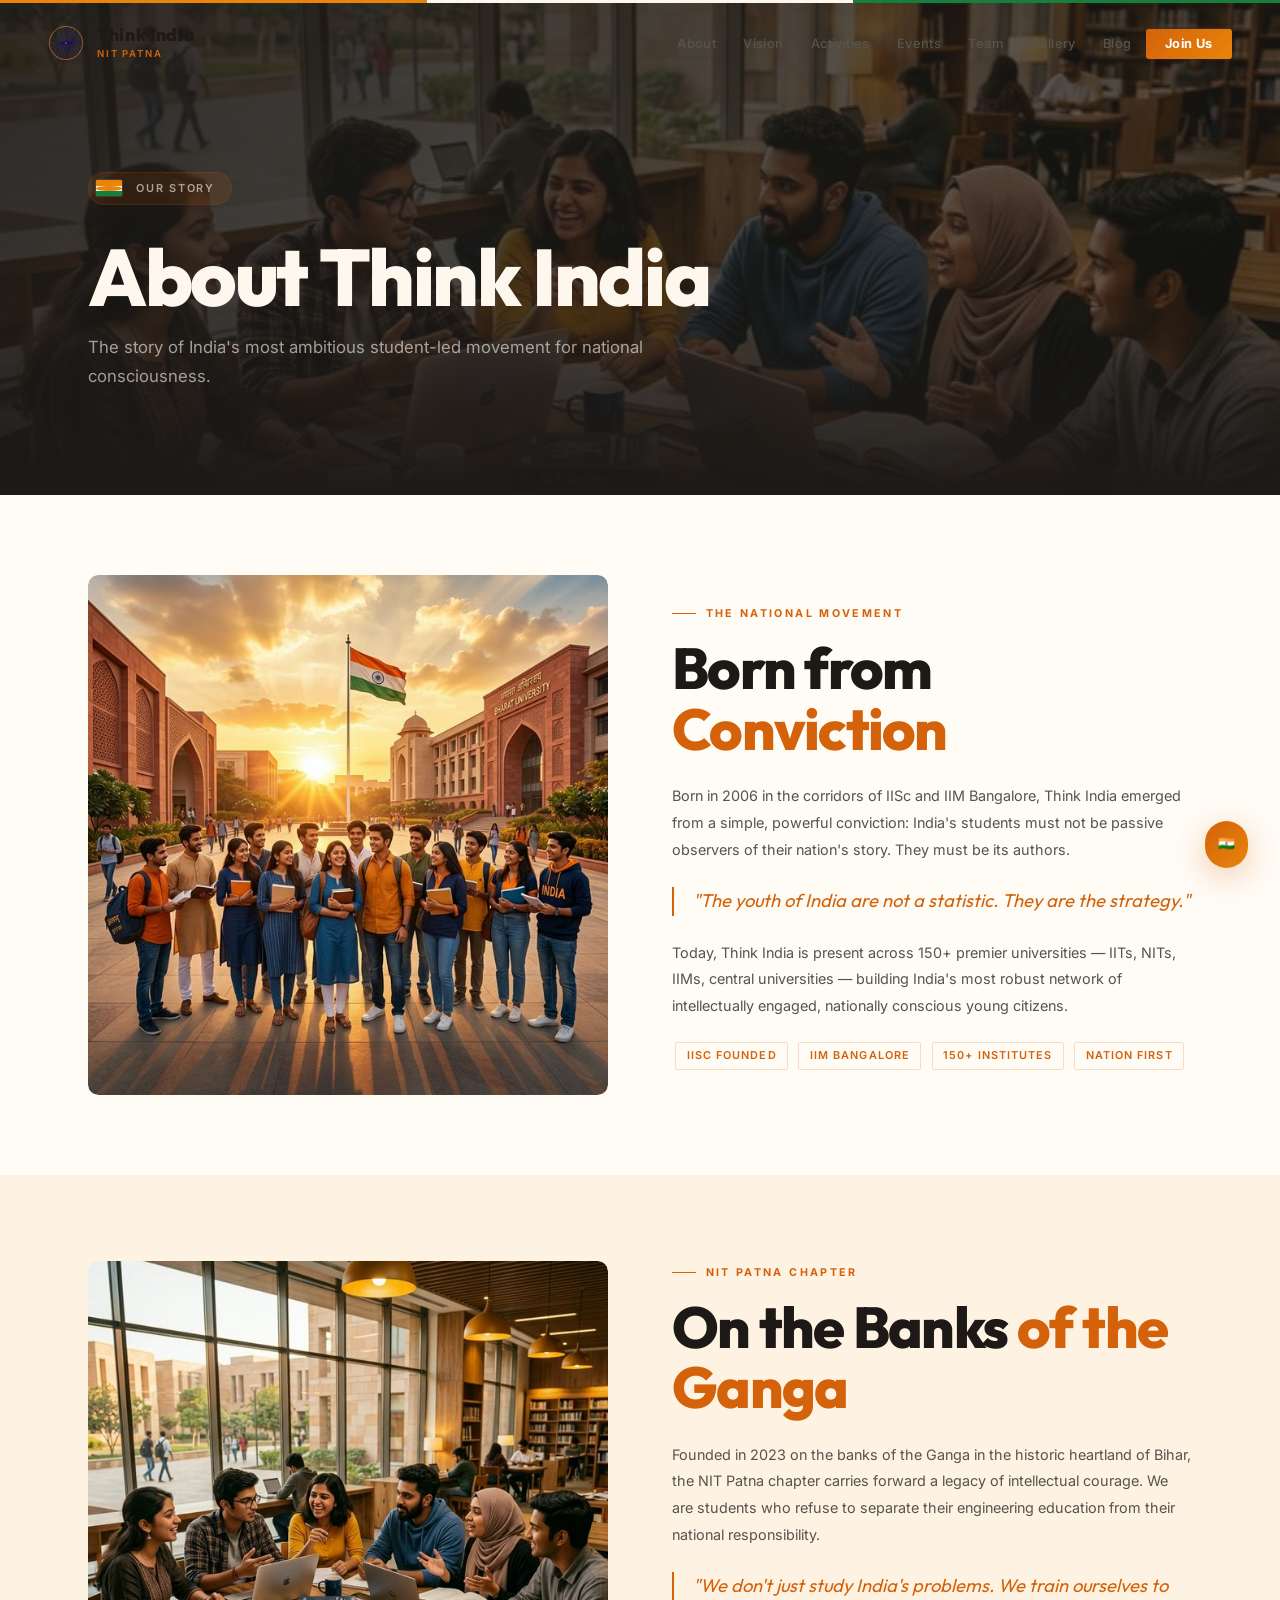
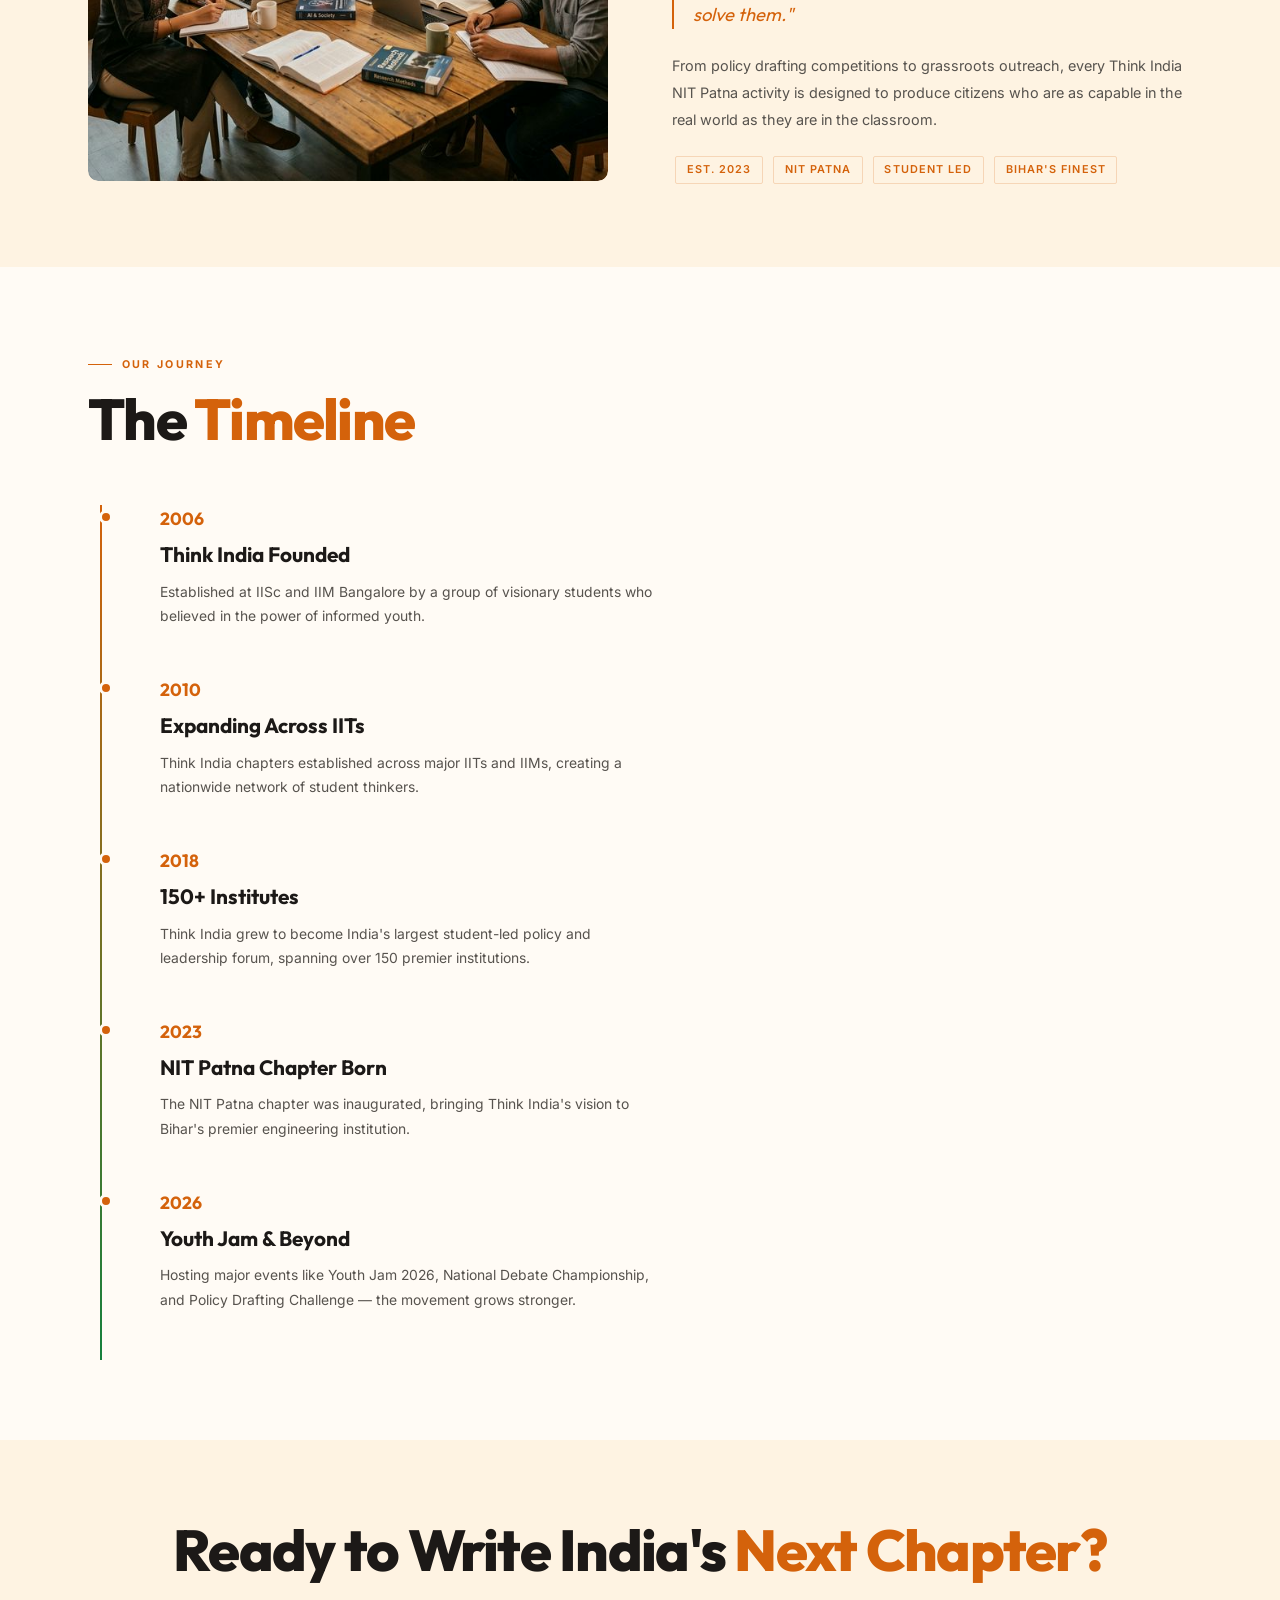
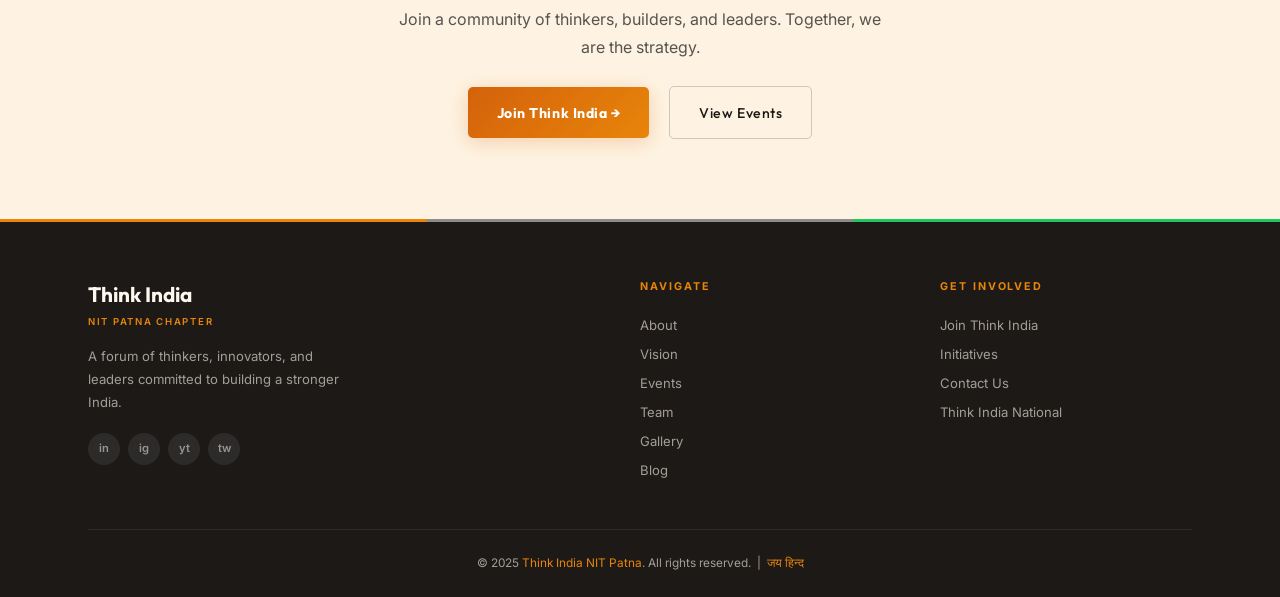
==== about.html @ 41698635 "Initial website commit" ====
<!DOCTYPE html>
<html lang="en">
<head>
    <meta charset="UTF-8">
    <meta name="viewport" content="width=device-width, initial-scale=1.0">
    <title>About — Think India NIT Patna</title>
    <meta name="description" content="Learn about Think India NIT Patna — our history, mission, vision, values, and the story behind India's student-led nation-building movement.">
    <link rel="preconnect" href="https://fonts.googleapis.com">
    <link rel="preconnect" href="https://fonts.gstatic.com" crossorigin>
    <link href="https://fonts.googleapis.com/css2?family=Inter:wght@300;400;500;600;700&family=Outfit:wght@300;400;500;600;700;800&display=swap" rel="stylesheet">
    <link rel="stylesheet" href="style.css">
    <link rel="stylesheet" href="pages.css">
</head>
<body>
    
    <div class="tricolour-bar"><div></div><div></div><div></div></div>
    <div class="scroll-progress" id="scrollProg"></div>

    <nav id="navbar">
        <a href="index.html" class="nav-logo">
            <svg class="nav-logo-chakra" viewBox="0 0 100 100" fill="none" xmlns="http://www.w3.org/2000/svg">
                <circle cx="50" cy="50" r="46" stroke="#FF9933" stroke-width="1.5" />
                <circle cx="50" cy="50" r="5" fill="#000080" /><circle cx="50" cy="50" r="2" fill="#FF9933" />
                <g stroke="#000080" stroke-width="1">
                    <line x1="50" y1="4" x2="50" y2="45" /><line x1="69.1" y1="9.3" x2="54.8" y2="47.5" />
                    <line x1="84.7" y1="22.3" x2="56.1" y2="52.3" /><line x1="93.3" y1="40.8" x2="55.5" y2="52.1" />
                    <line x1="93.3" y1="59.2" x2="55.5" y2="47.9" /><line x1="84.7" y1="77.7" x2="56.1" y2="47.7" />
                    <line x1="69.1" y1="90.7" x2="54.8" y2="52.5" /><line x1="50" y1="96" x2="50" y2="55" />
                    <line x1="30.9" y1="90.7" x2="45.2" y2="52.5" /><line x1="15.3" y1="77.7" x2="43.9" y2="47.7" />
                    <line x1="6.7" y1="59.2" x2="44.5" y2="47.9" /><line x1="6.7" y1="40.8" x2="44.5" y2="52.1" />
                    <line x1="15.3" y1="22.3" x2="43.9" y2="52.3" /><line x1="30.9" y1="9.3" x2="45.2" y2="47.5" />
                    <line x1="59.5" y1="5.5" x2="51.6" y2="45.2" /><line x1="78.5" y1="15" x2="55.2" y2="49.5" />
                    <line x1="91.5" y1="31.8" x2="54.8" y2="51.4" /><line x1="96.5" y1="50" x2="55" y2="50" />
                    <line x1="91.5" y1="68.2" x2="54.8" y2="48.6" /><line x1="78.5" y1="85" x2="55.2" y2="50.5" />
                    <line x1="59.5" y1="94.5" x2="51.6" y2="54.8" /><line x1="40.5" y1="94.5" x2="48.4" y2="54.8" />
                    <line x1="21.5" y1="85" x2="44.8" y2="50.5" /><line x1="8.5" y1="68.2" x2="45.2" y2="48.6" />
                </g>
            </svg>
            <div class="nav-logo-text"><span class="main">Think India</span><span class="sub">NIT Patna</span></div>
        </a>
        <ul class="nav-links">
            <li><a href="about.html" class="active">About</a></li>
            <li><a href="index.html#vision">Vision</a></li>
            <li><a href="index.html#activities">Activities</a></li>
            <li><a href="events.html">Events</a></li>
            <li><a href="team.html">Team</a></li>
            <li><a href="gallery.html">Gallery</a></li>
            <li><a href="blog.html">Blog</a></li>
            <li class="nav-cta-li"><a href="contact.html" class="nav-cta">Join Us</a></li>
        </ul>
        <div class="hamburger" id="hamburger" onclick="toggleMenu()"><span></span><span></span><span></span></div>
    </nav>
    <div class="mobile-menu" id="mobileMenu">
        <a href="about.html" onclick="closeMenu()">About</a>
        <a href="index.html#vision" onclick="closeMenu()">Vision</a>
        <a href="events.html" onclick="closeMenu()">Events</a>
        <a href="team.html" onclick="closeMenu()">Team</a>
        <a href="gallery.html" onclick="closeMenu()">Gallery</a>
        <a href="blog.html" onclick="closeMenu()">Blog</a>
        <a href="contact.html" class="cta-mob" onclick="closeMenu()">Join Us →</a>
    </div>

    <!-- PAGE HERO -->
    <section class="page-hero">
        <div class="page-hero-bg" style="background-image: url('about-section.png')"></div>
        <div class="page-hero-overlay"></div>
        <div class="page-hero-content">
            <div class="hero-flag-badge">
                <div class="flag-mini"><div></div><div><div class="dot"></div></div><div></div></div>
                <span>Our Story</span>
            </div>
            <h1 class="page-hero-title">About <span class="saffron-word">Think India</span></h1>
            <p class="page-hero-sub">The story of India's most ambitious student-led movement for national consciousness.</p>
        </div>
    </section>

    <!-- ABOUT CONTENT -->
    <section class="section-pad">
        <div class="container">
            <div class="about-full-layout">
                <div class="about-full-image reveal">
                    <img src="hero-bg.png" alt="Think India students on campus" loading="lazy">
                </div>
                <div class="about-full-text reveal rd2">
                    <div class="sec-label">The National Movement</div>
                    <h2 class="sec-title">Born from <span class="accent">Conviction</span></h2>
                    <p class="about-body" style="margin-top:1.5rem">Born in 2006 in the corridors of IISc and IIM Bangalore, Think India emerged from a simple, powerful conviction: India's students must not be passive observers of their nation's story. They must be its authors.</p>
                    <div class="about-quote">"The youth of India are not a statistic. They are the strategy."</div>
                    <p class="about-body">Today, Think India is present across 150+ premier universities — IITs, NITs, IIMs, central universities — building India's most robust network of intellectually engaged, nationally conscious young citizens.</p>
                    <div style="margin-top:1rem">
                        <span class="about-pill">IISc Founded</span>
                        <span class="about-pill">IIM Bangalore</span>
                        <span class="about-pill">150+ Institutes</span>
                        <span class="about-pill">Nation First</span>
                    </div>
                </div>
            </div>
        </div>
    </section>

    <!-- NIT PATNA CHAPTER -->
    <section class="section-pad" style="background: var(--bg-alt)">
        <div class="container">
            <div class="about-full-layout about-reverse">
                <div class="about-full-text reveal">
                    <div class="sec-label">NIT Patna Chapter</div>
                    <h2 class="sec-title">On the Banks <span class="accent">of the Ganga</span></h2>
                    <p class="about-body" style="margin-top:1.5rem">Founded in 2023 on the banks of the Ganga in the historic heartland of Bihar, the NIT Patna chapter carries forward a legacy of intellectual courage. We are students who refuse to separate their engineering education from their national responsibility.</p>
                    <div class="about-quote">"We don't just study India's problems. We train ourselves to solve them."</div>
                    <p class="about-body">From policy drafting competitions to grassroots outreach, every Think India NIT Patna activity is designed to produce citizens who are as capable in the real world as they are in the classroom.</p>
                    <div style="margin-top:1rem">
                        <span class="about-pill">Est. 2023</span>
                        <span class="about-pill">NIT Patna</span>
                        <span class="about-pill">Student Led</span>
                        <span class="about-pill">Bihar's Finest</span>
                    </div>
                </div>
                <div class="about-full-image reveal rd2">
                    <img src="about-section.png" alt="Students collaborating at NIT Patna" loading="lazy">
                </div>
            </div>
        </div>
    </section>

    <!-- TIMELINE -->
    <section class="section-pad">
        <div class="container">
            <div class="sec-label reveal">Our Journey</div>
            <h2 class="sec-title reveal rd1">The <span class="accent">Timeline</span></h2>
            <div class="timeline">
                <div class="timeline-item reveal rd1">
                    <div class="timeline-dot"></div>
                    <div class="timeline-year">2006</div>
                    <h3>Think India Founded</h3>
                    <p>Established at IISc and IIM Bangalore by a group of visionary students who believed in the power of informed youth.</p>
                </div>
                <div class="timeline-item reveal rd2">
                    <div class="timeline-dot"></div>
                    <div class="timeline-year">2010</div>
                    <h3>Expanding Across IITs</h3>
                    <p>Think India chapters established across major IITs and IIMs, creating a nationwide network of student thinkers.</p>
                </div>
                <div class="timeline-item reveal rd3">
                    <div class="timeline-dot"></div>
                    <div class="timeline-year">2018</div>
                    <h3>150+ Institutes</h3>
                    <p>Think India grew to become India's largest student-led policy and leadership forum, spanning over 150 premier institutions.</p>
                </div>
                <div class="timeline-item reveal rd4">
                    <div class="timeline-dot"></div>
                    <div class="timeline-year">2023</div>
                    <h3>NIT Patna Chapter Born</h3>
                    <p>The NIT Patna chapter was inaugurated, bringing Think India's vision to Bihar's premier engineering institution.</p>
                </div>
                <div class="timeline-item reveal rd5">
                    <div class="timeline-dot"></div>
                    <div class="timeline-year">2026</div>
                    <h3>Youth Jam &amp; Beyond</h3>
                    <p>Hosting major events like Youth Jam 2026, National Debate Championship, and Policy Drafting Challenge — the movement grows stronger.</p>
                </div>
            </div>
        </div>
    </section>

    <!-- CTA -->
    <section class="section-pad" style="background: var(--bg-alt)">
        <div class="container" style="text-align:center">
            <h2 class="sec-title reveal">Ready to Write India's <span class="accent">Next Chapter?</span></h2>
            <p class="reveal rd1" style="color:var(--text-secondary);margin:1.5rem auto;max-width:500px;line-height:1.8">Join a community of thinkers, builders, and leaders. Together, we are the strategy.</p>
            <div class="reveal rd2">
                <a href="contact.html" class="btn-saffron">Join Think India →</a>
                <a href="events.html" class="btn-ghost" style="margin-left:1rem">View Events</a>
            </div>
        </div>
    </section>

    <!-- FOOTER -->
    <footer>
        <div class="footer-tricolour"><div></div><div></div><div></div></div>
        <div class="container">
            <div class="footer-inner">
                <div class="footer-brand">
                    <div class="footer-brand-title">Think India</div>
                    <span class="footer-brand-sub">NIT Patna Chapter</span>
                    <p>A forum of thinkers, innovators, and leaders committed to building a stronger India.</p>
                    <div class="footer-socials">
                        <a href="#" class="f-social">in</a><a href="#" class="f-social">ig</a>
                        <a href="#" class="f-social">yt</a><a href="#" class="f-social">tw</a>
                    </div>
                </div>
                <div class="footer-col">
                    <h4>Navigate</h4>
                    <a href="about.html">About</a><a href="index.html#vision">Vision</a>
                    <a href="events.html">Events</a><a href="team.html">Team</a>
                    <a href="gallery.html">Gallery</a><a href="blog.html">Blog</a>
                </div>
                <div class="footer-col">
                    <h4>Get Involved</h4>
                    <a href="contact.html">Join Think India</a><a href="index.html#initiatives">Initiatives</a>
                    <a href="contact.html">Contact Us</a><a href="#">Think India National</a>
                </div>
            </div>
            <div class="footer-bottom">&copy; 2025 <span class="hl">Think India NIT Patna</span>. All rights reserved. &nbsp;|&nbsp; <span class="hl">जय हिन्द</span></div>
        </div>
    </footer>
    <!-- FLOATING CTA (FAB) -->
    <div class="floating-cta" id="floatingCta">
        <a href="contact.html">
            <span class="cta-icon">🇮🇳</span>
            <span class="cta-text">Join Chapter</span>
        </a>
    </div>

    <script src="script.js" defer></script>
</body>
</html>
---- style.css ----
:root {
            /* ── Indian Tricolor Palette ── */
            --saffron: #D4620B;
            --saffron-contrast: #BA4A00;
            --saffron-light: #E8850A;
            --saffron-glow: rgba(212, 98, 11, 0.12);
            --green: #15803D;
            --green-light: #22C55E;
            --chakra-blue: #1E3A8A;
            --gold: #B45309;

            /* ── Light Theme Surfaces ── */
            --bg-primary: #FFFBF5;
            --bg-alt: #FEF3E2;
            --bg-card: #FFFFFF;
            --bg-dark: #1C1917;
            --bg-dark-mid: #292524;

            /* ── Text Colors ── */
            --text-primary: #1C1917;
            --text-secondary: #57534E;
            --text-muted: #A8A29E;
            --text-on-dark: #FEF7ED;
            --text-on-dark-muted: rgba(254, 247, 237, 0.6);

            /* ── Legacy Aliases (for minimal breakage) ── */
            --white: #FEF7ED;
            --navy: #FFFBF5;
            --navy-mid: #FEF3E2;
            --cream: #FFF8EC;
            --text-body: #1C1917;
            --border-light: rgba(212, 98, 11, 0.15);
            --border-hairline: 1px solid rgba(28, 25, 23, 0.06);
            --border-accent: 1px solid rgba(212, 98, 11, 0.12);
        }

        *,
        *::before,
        *::after {
            box-sizing: border-box;
            margin: 0;
            padding: 0;
        }

        html {
            scroll-behavior: smooth;
        }

        body {
            font-family: 'Inter', sans-serif;
            background: var(--bg-primary);
            color: var(--text-primary);
            overflow-x: hidden;
            line-height: 1.6;
            -webkit-font-smoothing: antialiased;
        }



        /* ── TRICOLOUR TOP BAR ── */
        .tricolour-bar {
            position: fixed;
            top: 0;
            left: 0;
            right: 0;
            height: 3px;
            z-index: 2000;
            display: flex;
        }

        .tricolour-bar div:nth-child(1) {
            flex: 1;
            background: var(--saffron-light);
        }

        .tricolour-bar div:nth-child(2) {
            flex: 1;
            background: var(--white);
        }

        .tricolour-bar div:nth-child(3) {
            flex: 1;
            background: var(--green);
        }

        /* ── SCROLL PROGRESS ── */
        .scroll-progress {
            position: fixed;
            top: 3px;
            left: 0;
            height: 2px;
            background: linear-gradient(90deg, var(--saffron), var(--saffron-light), var(--chakra-blue), var(--green), var(--green-light));
            z-index: 1999;
            width: 0%;
            transition: width 0.1s linear;
        }

        /* ── NAVBAR ── */
        #navbar {
            position: fixed;
            top: 3px;
            left: 0;
            right: 0;
            z-index: 1000;
            padding: 1.4rem 3rem;
            display: flex;
            align-items: center;
            justify-content: space-between;
            transition: all 0.4s;
        }

        #navbar.scrolled {
            background: rgba(255, 251, 245, 0.92);
            backdrop-filter: blur(20px);
            padding: 1rem 3rem;
            border-bottom: 1px solid rgba(212, 98, 11, 0.12);
        }

        .nav-logo {
            text-decoration: none;
            display: flex;
            align-items: center;
            gap: 0.8rem;
        }

        .nav-logo-chakra {
            width: 36px;
            height: 36px;
            animation: spin-slow 20s linear infinite;
        }

        @keyframes spin-slow {
            to {
                transform: rotate(360deg);
            }
        }

        .nav-logo-text {
            display: flex;
            flex-direction: column;
        }

        .nav-logo-text .main {
            font-family: 'Outfit', sans-serif;
            font-size: 1.1rem;
            font-weight: 800;
            color: var(--text-primary);
            line-height: 1;
            letter-spacing: 0.04em;
        }

        .nav-logo-text .sub {
            font-size: 0.6rem;
            font-weight: 600;
            letter-spacing: 0.2em;
            text-transform: uppercase;
            color: var(--saffron);
            margin-top: 2px;
        }

        .nav-links {
            display: flex;
            align-items: center;
            gap: 0.1rem;
            list-style: none;
        }

        .nav-links a {
            color: var(--text-secondary);
            text-decoration: none;
            font-size: 0.8rem;
            font-weight: 500;
            padding: 0.4rem 0.8rem;
            letter-spacing: 0.03em;
            transition: color 0.3s cubic-bezier(0.25, 0.8, 0.25, 1);
            position: relative;
        }

        .nav-links a::after {
            content: '';
            position: absolute;
            bottom: -2px;
            left: 50%;
            width: 0;
            height: 2px;
            background: var(--saffron);
            transition: width 0.3s ease, left 0.3s ease;
        }

        .nav-links a:hover,
        .nav-links a.active {
            color: var(--saffron);
        }

        .nav-links a:hover::after,
        .nav-links a.active::after {
            width: calc(100% - 1.6rem);
            left: 0.8rem;
        }

        .nav-cta {
            background: linear-gradient(135deg, var(--saffron), var(--saffron-light)) !important;
            color: #fff !important;
            font-weight: 700 !important;
            padding: 0.45rem 1.2rem !important;
            border-radius: 3px !important;
            transition: opacity 0.2s, transform 0.2s !important;
        }

        .nav-cta:hover {
            opacity: 0.9 !important;
            transform: translateY(-1px) !important;
        }

        .hamburger {
            display: none;
            flex-direction: column;
            gap: 5px;
            cursor: pointer;
        }

        .hamburger span {
            display: block;
            width: 24px;
            height: 2px;
            background: var(--white);
            transition: all 0.3s;
        }

        .hamburger.open span:nth-child(1) {
            transform: rotate(45deg) translate(5px, 5px);
        }

        .hamburger.open span:nth-child(2) {
            opacity: 0;
        }

        .hamburger.open span:nth-child(3) {
            transform: rotate(-45deg) translate(5px, -5px);
        }

        .mobile-menu {
            display: none;
            position: fixed;
            top: 60px;
            left: 0;
            right: 0;
            background: rgba(255, 251, 245, 0.98);
            backdrop-filter: blur(20px);
            padding: 1rem 2rem 1.5rem;
            z-index: 999;
            flex-direction: column;
            gap: 0.2rem;
            border-bottom: 1px solid rgba(212, 98, 11, 0.12);
        }

        .mobile-menu.open {
            display: flex;
        }

        .mobile-menu a {
            color: var(--text-secondary);
            text-decoration: none;
            font-size: 0.95rem;
            font-weight: 500;
            padding: 0.7rem 0;
            border-bottom: 1px solid rgba(28, 25, 23, 0.06);
            transition: color 0.2s;
        }

        .mobile-menu a:hover {
            color: var(--saffron);
        }

        .mobile-menu .cta-mob {
            background: var(--saffron);
            color: #fff;
            text-align: center;
            padding: 0.7rem;
            border-radius: 4px;
            font-weight: 700;
            margin-top: 0.5rem;
            border: none;
        }

        /* ── HERO ── */
        #hero {
            min-height: 100vh;
            position: relative;
            display: flex;
            align-items: center;
            overflow: hidden;
            background: var(--bg-dark);
            color: var(--text-on-dark);
        }

        .hero-bg-image {
            position: absolute;
            inset: 0;
            background: url('hero-bg.png') center center / cover no-repeat;
            z-index: 0;
        }

        .hero-gradient-overlay {
            position: absolute;
            inset: 0;
            background:
                linear-gradient(135deg, rgba(28, 25, 23, 0.92) 0%, rgba(28, 25, 23, 0.7) 40%, rgba(28, 25, 23, 0.5) 100%),
                linear-gradient(to top, rgba(28, 25, 23, 1) 0%, transparent 30%),
                linear-gradient(to right, rgba(212, 98, 11, 0.08) 0%, transparent 50%);
            z-index: 1;
        }

        .hero-particles {
            position: absolute;
            inset: 0;
            z-index: 1;
            pointer-events: none;
        }

        .hero-particle {
            position: absolute;
            width: 3px;
            height: 3px;
            background: rgba(255, 153, 51, 0.5);
            border-radius: 50%;
            animation: floatParticle 8s ease-in-out infinite;
        }

        @keyframes floatParticle {
            0%, 100% { transform: translateY(0px) translateX(0px); opacity: 0; }
            25% { opacity: 1; }
            50% { transform: translateY(-120px) translateX(30px); opacity: 0.5; }
            75% { opacity: 0.3; }
        }

        /* Tricolour vertical stripe on right edge */
        .hero-stripe {
            position: absolute;
            right: 0;
            top: 0;
            bottom: 0;
            width: 6px;
            display: flex;
            flex-direction: column;
            z-index: 5;
        }

        .hero-stripe div {
            flex: 1;
        }

        .hero-stripe div:nth-child(1) {
            background: var(--saffron-light);
        }

        .hero-stripe div:nth-child(2) {
            background: var(--white);
        }

        .hero-stripe div:nth-child(3) {
            background: var(--green);
        }

        .hero-content {
            position: relative;
            z-index: 2;
            max-width: 1200px;
            margin: 0 auto;
            padding: 9rem 3rem 5rem;
            width: 100%;
        }

        .hero-text-panel {
            background: rgba(28, 25, 23, 0.4);
            backdrop-filter: blur(20px);
            -webkit-backdrop-filter: blur(20px);
            border: 1px solid rgba(232, 133, 10, 0.15);
            border-radius: 12px;
            padding: 3rem 3.5rem;
            max-width: 700px;
            box-shadow: 0 30px 80px rgba(0, 0, 0, 0.4);
        }

        .hero-flag-badge {
            display: inline-flex;
            align-items: center;
            gap: 0.8rem;
            padding: 0.4rem 1rem 0.4rem 0.4rem;
            border: 1px solid var(--border-light);
            border-radius: 100px;
            background: rgba(255, 107, 0, 0.1);
            margin-bottom: 2rem;
            opacity: 0;
            transform: translateY(16px);
            animation: fadeUp 0.6s 0.3s forwards;
        }

        .flag-mini {
            display: flex;
            width: 28px;
            height: 18px;
            border-radius: 2px;
            overflow: hidden;
            flex-direction: column;
            border: 1px solid rgba(255, 255, 255, 0.1);
        }

        .flag-mini div {
            flex: 1;
        }

        .flag-mini div:nth-child(1) {
            background: var(--saffron-light);
        }

        .flag-mini div:nth-child(2) {
            background: #f5f0e8;
            display: flex;
            align-items: center;
            justify-content: center;
        }

        .flag-mini div:nth-child(3) {
            background: var(--green);
        }

        .flag-mini .dot {
            width: 5px;
            height: 5px;
            border-radius: 50%;
            background: var(--chakra-blue);
        }

        .hero-flag-badge span {
            font-size: 0.68rem;
            font-weight: 600;
            letter-spacing: 0.16em;
            text-transform: uppercase;
            color: var(--text-on-dark-muted);
        }

        .hero-devanagari {
            font-family: 'Outfit', sans-serif;
            font-weight: 600;
            font-size: clamp(0.9rem, 1.5vw, 1.1rem);
            color: var(--saffron-light);
            text-transform: uppercase;
            opacity: 0;
            transform: translateY(16px);
            animation: fadeUp 0.6s 0.5s forwards;
            letter-spacing: 0.15em;
            margin-bottom: 0.8rem;
        }

        .hero-headline {
            font-family: 'Outfit', sans-serif;
            font-size: clamp(2.5rem, 7vw, 5rem);
            font-weight: 800;
            line-height: 1.05;
            letter-spacing: -0.04em;
            color: var(--text-on-dark);
            opacity: 0;
            transform: translateY(24px);
            animation: fadeUp 0.8s 0.6s forwards;
            max-width: 900px;
        }

        .hero-headline .saffron-word {
            color: var(--saffron-light);
            text-shadow: 0 0 30px rgba(255, 153, 51, 0.3);
        }

        .hero-headline .outline-word {
            color: transparent;
            -webkit-text-stroke: 2px var(--white);
        }

        .hero-headline .green-word {
            color: var(--green-light);
            text-shadow: 0 0 30px rgba(10, 138, 74, 0.3);
        }

        .hero-sub {
            font-size: clamp(0.9rem, 1.6vw, 1.05rem);
            color: var(--text-on-dark-muted);
            max-width: 480px;
            line-height: 1.75;
            margin-top: 1.8rem;
            opacity: 0;
            transform: translateY(16px);
            animation: fadeUp 0.7s 0.9s forwards;
        }

        .hero-btns {
            display: flex;
            gap: 1rem;
            margin-top: 2.5rem;
            flex-wrap: wrap;
            opacity: 0;
            transform: translateY(16px);
            animation: fadeUp 0.6s 1.1s forwards;
        }

        .btn-saffron {
            background: linear-gradient(135deg, var(--saffron) 0%, var(--saffron-light) 100%);
            color: #fff;
            font-family: 'Outfit', sans-serif;
            font-size: 0.88rem;
            font-weight: 700;
            padding: 0.9rem 1.8rem;
            border: none;
            border-radius: 5px;
            cursor: pointer;
            text-decoration: none;
            display: inline-block;
            letter-spacing: 0.04em;
            transition: transform 0.2s, box-shadow 0.2s;
            box-shadow: 0 4px 20px rgba(212, 98, 11, 0.25);
        }

        .btn-saffron:hover {
            transform: translateY(-2px);
            box-shadow: 0 8px 30px rgba(212, 98, 11, 0.4);
        }

        .btn-ghost {
            background: transparent;
            color: var(--text-primary);
            font-family: 'Outfit', sans-serif;
            font-size: 0.88rem;
            font-weight: 500;
            padding: 0.9rem 1.8rem;
            border: 1px solid rgba(28, 25, 23, 0.2);
            border-radius: 5px;
            cursor: pointer;
            text-decoration: none;
            display: inline-block;
            letter-spacing: 0.04em;
            transition: border-color 0.2s, color 0.2s, transform 0.2s;
        }

        .btn-ghost:hover {
            border-color: var(--green);
            color: var(--green);
            transform: translateY(-2px);
        }

        .hero-tricolour-stats {
            display: flex;
            gap: 0;
            margin-top: 2.5rem;
            opacity: 0;
            transform: translateY(16px);
            animation: fadeUp 0.6s 1.3s forwards;
            border: 1px solid rgba(254, 247, 237, 0.15);
            border-radius: 6px;
            overflow: hidden;
            width: fit-content;
            background: rgba(28, 25, 23, 0.4);
            backdrop-filter: blur(10px);
        }

        .h-stat {
            padding: 1.2rem 2rem;
            text-align: center;
            border-right: 1px solid rgba(254, 247, 237, 0.1);
            position: relative;
        }

        .h-stat:last-child {
            border-right: none;
        }

        .h-stat::before {
            content: '';
            position: absolute;
            top: 0;
            left: 0;
            right: 0;
            height: 2px;
        }

        .h-stat:nth-child(1)::before {
            background: var(--saffron-light);
        }

        .h-stat:nth-child(2)::before {
            background: #FDFAF5;
        }

        .h-stat:nth-child(3)::before {
            background: var(--green-light);
        }

        .h-stat:nth-child(4)::before {
            background: var(--chakra-blue);
        }

        .h-stat-num {
            font-family:  'Outfit', sans-serif;
            font-size: 2.2rem;
            font-weight: 700;
            color: var(--text-on-dark);
            display: block;
            line-height: 1;
        }

        .h-stat-label {
            font-size: 0.66rem;
            font-weight: 500;
            letter-spacing: 0.1em;
            text-transform: uppercase;
            color: var(--text-on-dark-muted);
            margin-top: 0.3rem;
            display: block;
        }

        /* Scroll indicator */
        .hero-scroll-indicator {
            position: absolute;
            bottom: 2.5rem;
            left: 50%;
            transform: translateX(-50%);
            z-index: 10;
            display: flex;
            flex-direction: column;
            align-items: center;
            gap: 0.6rem;
            opacity: 0;
            animation: fadeUp 0.6s 1.6s forwards;
        }

        .scroll-mouse {
            width: 24px;
            height: 38px;
            border: 2px solid rgba(255, 248, 236, 0.25);
            border-radius: 12px;
            display: flex;
            justify-content: center;
            padding-top: 6px;
        }

        .scroll-wheel {
            width: 3px;
            height: 8px;
            background: var(--saffron-light);
            border-radius: 2px;
            animation: scrollWheel 1.8s ease-in-out infinite;
        }

        @keyframes scrollWheel {
            0% { transform: translateY(0); opacity: 1; }
            100% { transform: translateY(12px); opacity: 0; }
        }

        .hero-scroll-indicator span {
            font-size: 0.6rem;
            font-weight: 600;
            letter-spacing: 0.18em;
            text-transform: uppercase;
            color: var(--text-on-dark-muted);
        }

        @keyframes fadeUp {
            to {
                opacity: 1;
                transform: translateY(0);
            }
        }

        /* ── MARQUEE STRIP ── */
        .marquee-strip {
            background: linear-gradient(90deg, var(--saffron) 0%, var(--saffron-light) 30%, var(--saffron) 60%, var(--saffron-light) 100%);
            padding: 0.75rem 0;
            overflow: hidden;
            white-space: nowrap;
            border-top: 1px solid rgba(255, 255, 255, 0.2);
            border-bottom: 1px solid rgba(255, 255, 255, 0.2);
        }

        .marquee-track {
            display: inline-flex;
            gap: 0;
            animation: marquee 30s linear infinite;
        }

        @keyframes marquee {
            to {
                transform: translateX(-50%);
            }
        }

        .marquee-item {
            display: inline-flex;
            align-items: center;
            gap: 1.5rem;
            padding: 0 3rem;
            font-size: 0.72rem;
            font-weight: 700;
            letter-spacing: 0.2em;
            text-transform: uppercase;
            color: #fff;
        }

        .marquee-item::after {
            content: '✦';
            font-size: 0.5rem;
        }

        /* ── SECTIONS COMMON ── */
        section {
            position: relative;
        }

        .container {
            max-width: 1200px;
            margin: 0 auto;
            padding: 0 3rem;
        }

        .section-pad {
            padding: 5rem 0;
        }

        .sec-label {
            display: inline-flex;
            align-items: center;
            gap: 0.6rem;
            font-size: 0.67rem;
            font-weight: 700;
            letter-spacing: 0.22em;
            text-transform: uppercase;
            color: var(--saffron);
            margin-bottom: 1rem;
        }

        .sec-label::before {
            content: '';
            display: block;
            width: 24px;
            height: 1.5px;
            background: var(--saffron);
        }

        .sec-title {
            font-family: 'Outfit', sans-serif;
            font-size: clamp(2rem, 4.5vw, 3.8rem);
            font-weight: 800;
            line-height: 1.05;
            letter-spacing: -0.03em;
            color: var(--text-primary);
        }

        .sec-title .accent {
            color: var(--saffron);
        }

        .sec-title .green {
            color: var(--green-light);
        }

        .sec-title.dark {
            color: var(--navy);
        }

        .sec-title.dark .accent {
            color: var(--saffron);
        }

        /* reveal */
        .reveal {
            opacity: 0;
            transform: translateY(28px);
            transition: opacity 0.75s ease, transform 0.75s ease;
        }

        .reveal.visible {
            opacity: 1;
            transform: translateY(0);
        }

        .rd1 {
            transition-delay: 0.1s;
        }

        .rd2 {
            transition-delay: 0.2s;
        }

        .rd3 {
            transition-delay: 0.3s;
        }

        .rd4 {
            transition-delay: 0.4s;
        }

        .rd5 {
            transition-delay: 0.5s;
        }

        /* ── TRICOLOUR DIVIDER ── */
        .tri-divider {
            display: flex;
            height: 3px;
            border-radius: 2px;
            overflow: hidden;
            margin: 2rem 0;
        }

        .tri-divider div {
            flex: 1;
        }

        .tri-divider div:nth-child(1) {
            background: var(--saffron-light);
        }

        .tri-divider div:nth-child(2) {
            background: rgba(255, 255, 255, 0.5);
        }

        .tri-divider div:nth-child(3) {
            background: var(--green-light);
        }

        /* ── ABOUT ── */
        #about {
            background: var(--navy-mid);
        }

        .about-layout {
            display: grid;
            grid-template-columns: 1fr 1fr;
            gap: 4rem;
            align-items: start;
        }

        .about-image-side {
            position: relative;
            border-radius: 10px;
            overflow: hidden;
        }

        .about-hero-img {
            width: 100%;
            height: auto;
            display: block;
            border-radius: 10px;
            transition: transform 0.5s ease;
        }

        .about-image-side:hover .about-hero-img {
            transform: scale(1.03);
        }

        .about-img-caption {
            position: absolute;
            bottom: 0;
            left: 0;
            right: 0;
            background: linear-gradient(to top, rgba(2,6,26,0.9) 0%, transparent 100%);
            padding: 2rem 1.2rem 1rem;
            font-size: 0.75rem;
            color: rgba(255,248,236,0.6);
            font-weight: 500;
        }

        .about-text-side {
            display: flex;
            flex-direction: column;
        }

        .about-num {
            font-family:  'Outfit', sans-serif;
            font-size: 5rem;
            font-weight: 700;
            color: transparent;
            -webkit-text-stroke: 1px rgba(255, 107, 0, 0.15);
            line-height: 1;
            margin-bottom: -1.2rem;
        }

        .about-card-title {
            font-family:  'Outfit', sans-serif;
            font-size: 1.5rem;
            font-weight: 700;
            color: var(--white);
            margin-bottom: 1rem;
        }

        .about-body {
            font-size: 0.9rem;
            line-height: 1.85;
            color: rgba(255, 248, 236, 0.6);
            margin-bottom: 1.2rem;
        }

        .about-quote {
            font-family:  'Outfit', sans-serif;
            font-style: italic;
            font-size: 1.15rem;
            color: var(--saffron-light);
            line-height: 1.55;
            padding-left: 1.2rem;
            border-left: 2px solid var(--saffron-light);
            margin: 1.5rem 0;
        }

        .about-pill {
            display: inline-block;
            font-size: 0.68rem;
            font-weight: 600;
            letter-spacing: 0.1em;
            text-transform: uppercase;
            padding: 0.28rem 0.65rem;
            border-radius: 2px;
            border: 1px solid var(--border-light);
            color: var(--saffron-light);
            margin: 0.2rem;
        }

        .section-cta-row {
            text-align: center;
            margin-top: 3rem;
        }

        /* ── VISION ── */
        #vision {
            background: var(--navy);
            position: relative;
            overflow: hidden;
        }

        #vision::before {
            content: '';
            position: absolute;
            top: 50%;
            left: 50%;
            transform: translate(-50%, -50%);
            width: 600px;
            height: 600px;
            background: radial-gradient(circle, rgba(255, 107, 0, 0.04) 0%, transparent 70%);
            pointer-events: none;
        }

        .vision-trio {
            display: grid;
            grid-template-columns: repeat(3, 1fr);
            gap: 1px;
            margin-top: 3.5rem;
            border: 1px solid rgba(255, 255, 255, 0.06);
            border-radius: 4px;
            overflow: hidden;
        }

        .vision-panel {
            padding: 3rem 2.5rem;
            position: relative;
            transition: background 0.3s;
            background: rgba(255, 255, 255, 0.02);
        }

        .vision-panel:hover {
            background: rgba(255, 107, 0, 0.06);
        }

        .vp-top-bar {
            height: 3px;
            width: 100%;
            margin-bottom: 2rem;
            border-radius: 1px;
        }

        .vp-saffron {
            background: var(--saffron-light);
        }

        .vp-white {
            background: rgba(255, 255, 255, 0.5);
        }

        .vp-green {
            background: var(--green-light);
        }

        .vp-icon {
            font-size: 2.5rem;
            display: block;
            margin-bottom: 1.2rem;
        }

        .vision-panel h3 {
            font-family:  'Outfit', sans-serif;
            font-size: 1.3rem;
            font-weight: 700;
            color: var(--white);
            margin-bottom: 0.8rem;
        }

        .vision-panel p {
            font-size: 0.87rem;
            line-height: 1.75;
            color: rgba(255, 248, 236, 0.5);
        }

        /* ── ACTIVITIES ── */
        #activities {
            background: var(--navy-mid);
        }

        .act-grid {
            display: grid;
            grid-template-columns: repeat(3, 1fr);
            gap: 1px;
            margin-top: 3.5rem;
            border: 1px solid rgba(255, 255, 255, 0.05);
            border-radius: 4px;
            overflow: hidden;
        }

        .act-card {
            background: rgba(255, 255, 255, 0.02);
            padding: 2.2rem;
            position: relative;
            overflow: hidden;
            transition: background 0.3s;
        }

        .act-card:hover {
            background: rgba(255, 107, 0, 0.05);
        }

        .act-card::after {
            content: '';
            position: absolute;
            bottom: 0;
            left: 0;
            right: 0;
            height: 2px;
            background: linear-gradient(90deg, var(--saffron), transparent);
            transform: scaleX(0);
            transform-origin: left;
            transition: transform 0.4s;
        }

        .act-card:hover::after {
            transform: scaleX(1);
        }

        .act-emoji {
            font-size: 2.2rem;
            display: block;
            margin-bottom: 1rem;
        }

        .act-card h3 {
            font-family:  'Outfit', sans-serif;
            font-size: 1.1rem;
            font-weight: 700;
            color: var(--white);
            margin-bottom: 0.5rem;
        }

        .act-card p {
            font-size: 0.84rem;
            line-height: 1.7;
            color: rgba(255, 248, 236, 0.5);
        }

        /* ── EVENTS ── */
        #events {
            background: var(--navy);
        }

        .events-grid {
            display: grid;
            grid-template-columns: repeat(3, 1fr);
            gap: 1.2rem;
            margin-top: 3.5rem;
        }

        .event-card {
            border: 1px solid rgba(255, 255, 255, 0.07);
            border-radius: 4px;
            overflow: hidden;
            background: var(--navy-mid);
            transition: transform 0.3s, border-color 0.3s, box-shadow 0.3s;
        }

        .event-card:hover {
            transform: translateY(-5px);
            border-color: rgba(255, 107, 0, 0.3);
            box-shadow: 0 20px 60px rgba(255, 107, 0, 0.1);
        }

        .ev-thumb {
            height: 180px;
            position: relative;
            overflow: hidden;
            display: flex;
            align-items: center;
            justify-content: center;
        }

        .ev-1 {
            background: linear-gradient(160deg, #1a0500, var(--saffron) 200%);
        }

        .ev-2 {
            background: linear-gradient(160deg, #001a0a, var(--green) 200%);
        }

        .ev-3 {
            background: linear-gradient(160deg, #000040, var(--chakra-blue) 200%);
        }

        .ev-ghost-text {
            font-family:  'Outfit', sans-serif;
            font-size: 4.5rem;
            font-weight: 700;
            color: rgba(255, 255, 255, 0.07);
            letter-spacing: -0.04em;
            user-select: none;
        }

        .ev-date {
            position: absolute;
            top: 1rem;
            right: 1rem;
            font-size: 0.65rem;
            font-weight: 700;
            letter-spacing: 0.1em;
            text-transform: uppercase;
            padding: 0.28rem 0.65rem;
            border-radius: 2px;
        }

        .ev-date-s {
            background: var(--saffron);
            color: var(--navy);
        }

        .ev-date-g {
            background: var(--green);
            color: var(--white);
        }

        .ev-date-b {
            background: var(--chakra-blue);
            color: var(--white);
        }

        .ev-body {
            padding: 1.5rem;
        }

        .ev-body h3 {
            font-family:  'Outfit', sans-serif;
            font-size: 1.1rem;
            font-weight: 700;
            color: var(--white);
            margin-bottom: 0.5rem;
        }

        .ev-body p {
            font-size: 0.83rem;
            line-height: 1.65;
            color: rgba(255, 248, 236, 0.5);
            margin-bottom: 1.2rem;
        }

        .ev-reg {
            display: inline-flex;
            align-items: center;
            gap: 0.4rem;
            font-size: 0.8rem;
            font-weight: 600;
            color: var(--saffron-light);
            background: none;
            border: none;
            cursor: pointer;
            font-family: 'Outfit', sans-serif;
            padding: 0;
            transition: gap 0.2s;
        }

        .ev-reg:hover {
            gap: 0.8rem;
        }

        /* ── INITIATIVES ── */
        #initiatives {
            background: var(--navy-mid);
            position: relative;
        }

        .init-layout {
            display: grid;
            grid-template-columns: repeat(3, 1fr);
            gap: 1.5rem;
            margin-top: 3.5rem;
        }

        .init-card {
            padding: 2.5rem 2rem;
            border-radius: 4px;
            position: relative;
            overflow: hidden;
            border: 1px solid rgba(255, 255, 255, 0.06);
            background: var(--navy);
            transition: border-color 0.3s, transform 0.3s;
        }

        .init-card:hover {
            border-color: rgba(255, 107, 0, 0.25);
            transform: translateY(-3px);
        }

        .init-card::before {
            content: '';
            position: absolute;
            top: 0;
            left: 0;
            right: 0;
            height: 3px;
        }

        .ic-saffron::before {
            background: var(--saffron-light);
        }

        .ic-white::before {
            background: rgba(255, 255, 255, 0.4);
        }

        .ic-green::before {
            background: var(--green-light);
        }

        .init-num {
            font-family:  'Outfit', sans-serif;
            font-size: 4rem;
            font-weight: 700;
            color: transparent;
            line-height: 1;
            margin-bottom: 0.5rem;
        }

        .ic-saffron .init-num {
            -webkit-text-stroke: 1px rgba(255, 153, 51, 0.3);
        }

        .ic-white .init-num {
            -webkit-text-stroke: 1px rgba(255, 255, 255, 0.2);
        }

        .ic-green .init-num {
            -webkit-text-stroke: 1px rgba(10, 138, 74, 0.4);
        }

        .init-card h3 {
            font-family:  'Outfit', sans-serif;
            font-size: 1.15rem;
            font-weight: 700;
            color: var(--white);
            margin-bottom: 0.8rem;
        }

        .init-card p {
            font-size: 0.85rem;
            line-height: 1.75;
            color: rgba(255, 248, 236, 0.5);
        }

        /* ── TEAM ── */
        #team {
            background: var(--navy);
        }

        .team-section-label {
            font-size: 0.65rem;
            font-weight: 700;
            letter-spacing: 0.2em;
            text-transform: uppercase;
            color: rgba(255, 107, 0, 0.5);
            margin: 2.5rem 0 1.2rem;
            padding-bottom: 0.7rem;
            border-bottom: 1px solid rgba(255, 255, 255, 0.06);
        }

        .team-grid {
            display: grid;
            grid-template-columns: repeat(auto-fill, minmax(150px, 1fr));
            gap: 1rem;
        }

        .team-card {
            background: var(--navy-mid);
            border: 1px solid rgba(255, 255, 255, 0.07);
            border-radius: 4px;
            padding: 1.5rem 1rem;
            text-align: center;
            transition: border-color 0.3s, transform 0.3s;
        }

        .team-card:hover {
            border-color: rgba(255, 107, 0, 0.25);
            transform: translateY(-3px);
        }

        .t-avatar {
            width: 64px;
            height: 64px;
            border-radius: 50%;
            margin: 0 auto 1rem;
            display: flex;
            align-items: center;
            justify-content: center;
            font-family:  'Outfit', sans-serif;
            font-size: 1.3rem;
            font-weight: 700;
            color: var(--white);
            border: 2px solid rgba(255, 107, 0, 0.2);
        }

        .av-s {
            background: radial-gradient(circle, #3a1500, #1a0a00);
            color: var(--saffron-light);
        }

        .av-w {
            background: radial-gradient(circle, #1a1a2e, #0a0a1a);
        }

        .av-g {
            background: radial-gradient(circle, #001a0a, #000d05);
            color: #4dcc88;
        }

        .av-b {
            background: radial-gradient(circle, #000040, #00001a);
            color: #7ab8ff;
        }

        .team-card h4 {
            font-size: 0.85rem;
            font-weight: 600;
            color: var(--white);
            margin-bottom: 0.25rem;
        }

        .team-card .role {
            font-size: 0.7rem;
            color: rgba(255, 248, 236, 0.4);
            margin-bottom: 0.7rem;
        }

        .t-link {
            display: inline-flex;
            align-items: center;
            justify-content: center;
            width: 26px;
            height: 26px;
            border-radius: 50%;
            background: rgba(255, 255, 255, 0.07);
            color: rgba(255, 255, 255, 0.5);
            text-decoration: none;
            font-size: 0.65rem;
            font-weight: 700;
            transition: background 0.2s, color 0.2s;
        }

        .t-link:hover {
            background: var(--saffron);
            color: var(--navy);
        }

        /* ── GALLERY ── */
        #gallery {
            background: var(--navy-mid);
        }

        .gallery-grid {
            display: grid;
            grid-template-columns: repeat(3, 1fr);
            grid-template-rows: 220px 220px;
            gap: 8px;
            margin-top: 3.5rem;
            border-radius: 6px;
            overflow: hidden;
        }

        .g-item {
            position: relative;
            overflow: hidden;
            cursor: pointer;
        }

        .g-item:nth-child(1) {
            grid-row: span 2;
        }

        .g-item:nth-child(5) {
            grid-column: span 2;
        }

        .g-img {
            width: 100%;
            height: 100%;
            object-fit: cover;
            display: block;
            transition: transform 0.5s ease;
        }

        .g-item:hover .g-img {
            transform: scale(1.06);
        }

        .g-overlay {
            position: absolute;
            inset: 0;
            background: linear-gradient(to top, rgba(2, 6, 26, 0.9) 0%, transparent 50%);
            display: flex;
            align-items: flex-end;
            padding: 1rem;
            opacity: 0;
            transition: opacity 0.3s;
        }

        .g-item:hover .g-overlay {
            opacity: 1;
        }

        .g-caption {
            font-size: 0.75rem;
            font-weight: 600;
            color: var(--white);
            line-height: 1.3;
        }

        /* ── BLOG ── */
        #blog {
            background: var(--navy);
        }

        .blog-grid {
            display: grid;
            grid-template-columns: repeat(3, 1fr);
            gap: 1.5rem;
            margin-top: 3.5rem;
        }

        .blog-card {
            border: 1px solid rgba(255, 255, 255, 0.07);
            border-radius: 8px;
            background: var(--navy-mid);
            transition: border-color 0.3s, transform 0.3s, box-shadow 0.3s;
            display: flex;
            flex-direction: column;
            overflow: hidden;
        }

        .blog-card:hover {
            border-color: rgba(255, 107, 0, 0.25);
            transform: translateY(-5px);
            box-shadow: 0 20px 60px rgba(255, 107, 0, 0.08);
        }

        .blog-thumb {
            height: 180px;
            overflow: hidden;
        }

        .blog-thumb img {
            width: 100%;
            height: 100%;
            object-fit: cover;
            display: block;
            transition: transform 0.5s ease;
        }

        .blog-card:hover .blog-thumb img {
            transform: scale(1.06);
        }

        .blog-card-body {
            padding: 1.6rem;
            display: flex;
            flex-direction: column;
            flex: 1;
        }

        .blog-tag {
            display: inline-block;
            font-size: 0.63rem;
            font-weight: 700;
            letter-spacing: 0.15em;
            text-transform: uppercase;
            padding: 0.24rem 0.6rem;
            border-radius: 2px;
            margin-bottom: 0.8rem;
            width: fit-content;
        }

        .bt-s {
            background: rgba(255, 107, 0, 0.12);
            color: var(--saffron-light);
            border: 1px solid rgba(255, 107, 0, 0.2);
        }

        .bt-g {
            background: rgba(4, 106, 56, 0.15);
            color: #4dcc88;
            border: 1px solid rgba(4, 106, 56, 0.3);
        }

        .bt-b {
            background: rgba(0, 0, 128, 0.2);
            color: #7ab8ff;
            border: 1px solid rgba(0, 0, 128, 0.4);
        }

        .blog-card h3 {
            font-family:  'Outfit', sans-serif;
            font-size: 1.15rem;
            font-weight: 700;
            color: var(--white);
            line-height: 1.3;
            margin-bottom: 0.7rem;
        }

        .blog-excerpt {
            font-size: 0.82rem;
            line-height: 1.65;
            color: rgba(255, 248, 236, 0.45);
            margin-bottom: 1.2rem;
            flex: 1;
        }

        .blog-foot {
            display: flex;
            justify-content: space-between;
            align-items: center;
            border-top: 1px solid rgba(255, 255, 255, 0.07);
            padding-top: 1rem;
            font-size: 0.72rem;
            color: rgba(255, 248, 236, 0.35);
            margin-top: auto;
        }

        .blog-read {
            font-size: 0.78rem;
            font-weight: 600;
            color: var(--saffron-light);
            text-decoration: none;
            display: inline-flex;
            align-items: center;
            gap: 0.3rem;
            transition: gap 0.2s;
        }

        .blog-read:hover {
            gap: 0.6rem;
        }

        /* ── JOIN ── */
        #join {
            background: var(--navy-mid);
            position: relative;
            overflow: hidden;
        }

        #join::before {
            content: '';
            position: absolute;
            bottom: 0;
            right: 0;
            width: 500px;
            height: 500px;
            background: radial-gradient(circle, rgba(4, 106, 56, 0.06) 0%, transparent 70%);
        }

        .join-grid {
            display: grid;
            grid-template-columns: 1fr 1fr;
            gap: 5rem;
            align-items: start;
        }

        .join-left h2 {
            font-family:  'Outfit', sans-serif;
            font-size: clamp(1.8rem, 3.5vw, 2.8rem);
            font-weight: 700;
            color: var(--white);
            line-height: 1.2;
            margin-bottom: 1.5rem;
        }

        .join-left p {
            font-size: 0.9rem;
            line-height: 1.85;
            color: rgba(255, 248, 236, 0.55);
            margin-bottom: 1rem;
        }

        .join-benefit {
            display: flex;
            align-items: flex-start;
            gap: 0.8rem;
            margin-bottom: 0.75rem;
        }

        .jb-icon {
            font-size: 0.9rem;
            margin-top: 0.1rem;
            min-width: 20px;
        }

        .join-benefit span {
            font-size: 0.86rem;
            color: rgba(255, 248, 236, 0.6);
            line-height: 1.5;
        }

        .join-form {
            background: rgba(255, 255, 255, 0.03);
            border: 1px solid rgba(255, 255, 255, 0.1);
            border-radius: 6px;
            padding: 2.2rem;
        }

        .form-row {
            margin-bottom: 1.1rem;
        }

        .form-row label {
            display: block;
            font-size: 0.72rem;
            font-weight: 600;
            letter-spacing: 0.1em;
            text-transform: uppercase;
            color: rgba(255, 248, 236, 0.45);
            margin-bottom: 0.4rem;
        }

        .form-row input,
        .form-row select,
        .form-row textarea {
            width: 100%;
            padding: 0.72rem 0.9rem;
            font-family: 'Outfit', sans-serif;
            font-size: 0.87rem;
            color: var(--white);
            background: rgba(255, 255, 255, 0.05);
            border: 1px solid rgba(255, 255, 255, 0.1);
            border-radius: 3px;
            outline: none;
            appearance: none;
            transition: border-color 0.2s, box-shadow 0.2s;
        }

        .form-row input:focus,
        .form-row select:focus,
        .form-row textarea:focus {
            border-color: var(--saffron);
            box-shadow: 0 0 0 3px rgba(255, 107, 0, 0.1);
        }

        .form-row select option {
            background: var(--navy-mid);
        }

        .form-row input::placeholder,
        .form-row textarea::placeholder {
            color: rgba(255, 248, 236, 0.25);
        }

        .form-row textarea {
            resize: vertical;
            min-height: 90px;
        }

        .cb-grid {
            display: grid;
            grid-template-columns: 1fr 1fr;
            gap: 0.5rem;
            margin-top: 0.4rem;
        }

        .cb-label {
            display: flex;
            align-items: center;
            gap: 0.5rem;
            font-size: 0.83rem;
            color: rgba(255, 248, 236, 0.55);
            cursor: pointer;
        }

        .cb-label input {
            width: 15px;
            height: 15px;
            accent-color: var(--saffron);
            cursor: pointer;
        }

        .btn-submit-form {
            width: 100%;
            background: linear-gradient(135deg, var(--saffron), var(--saffron-light));
            color: var(--navy);
            font-family: 'Outfit', sans-serif;
            font-size: 0.9rem;
            font-weight: 700;
            padding: 0.9rem;
            border: none;
            border-radius: 3px;
            cursor: pointer;
            letter-spacing: 0.05em;
            transition: opacity 0.2s, transform 0.2s;
            margin-top: 0.5rem;
            box-shadow: 0 4px 20px rgba(255, 107, 0, 0.25);
        }

        .btn-submit-form:hover {
            opacity: 0.92;
            transform: translateY(-1px);
        }

        /* ── CONTACT ── */
        #contact {
            background: var(--navy);
        }

        .contact-center {
            text-align: center;
            max-width: 640px;
            margin: 0 auto;
        }

        .contact-items {
            display: flex;
            justify-content: center;
            gap: 2rem;
            flex-wrap: wrap;
            margin: 3rem 0;
        }

        .c-item {
            display: flex;
            flex-direction: column;
            align-items: center;
            gap: 0.6rem;
            text-decoration: none;
            transition: transform 0.2s;
        }

        .c-item:hover {
            transform: translateY(-3px);
        }

        .c-icon {
            width: 52px;
            height: 52px;
            border-radius: 50%;
            border: 1px solid rgba(255, 255, 255, 0.1);
            display: flex;
            align-items: center;
            justify-content: center;
            font-size: 1.3rem;
            background: rgba(255, 255, 255, 0.03);
            transition: border-color 0.2s, background 0.2s;
        }

        .c-item:nth-child(1) .c-icon {
            border-color: rgba(255, 107, 0, 0.3);
        }

        .c-item:nth-child(2) .c-icon {
            border-color: rgba(255, 107, 0, 0.3);
        }

        .c-item:nth-child(3) .c-icon {
            border-color: rgba(4, 106, 56, 0.4);
        }

        .c-item:nth-child(4) .c-icon {
            border-color: rgba(0, 0, 128, 0.4);
        }

        .c-item:hover .c-icon {
            background: rgba(255, 107, 0, 0.08);
            border-color: rgba(255, 107, 0, 0.5);
        }

        .c-item span {
            font-size: 0.78rem;
            color: rgba(255, 248, 236, 0.45);
            font-weight: 500;
        }

        .contact-form-box {
            background: rgba(255, 255, 255, 0.03);
            border: 1px solid rgba(255, 255, 255, 0.08);
            border-radius: 6px;
            padding: 2rem;
            text-align: left;
        }

        /* ── FOOTER ── */
        footer {
            background: #010410;
            position: relative;
        }

        .footer-tricolour {
            display: flex;
            height: 3px;
        }

        .footer-tricolour div {
            flex: 1;
        }

        .footer-tricolour div:nth-child(1) {
            background: var(--saffron-light);
        }

        .footer-tricolour div:nth-child(2) {
            background: rgba(255, 255, 255, 0.4);
        }

        .footer-tricolour div:nth-child(3) {
            background: var(--green-light);
        }

        .footer-inner {
            display: grid;
            grid-template-columns: 2fr 1fr 1fr;
            gap: 3rem;
            padding: 3.5rem 0 2.5rem;
        }

        .footer-brand-title {
            font-family:  'Outfit', sans-serif;
            font-size: 1.3rem;
            font-weight: 700;
            color: var(--white);
        }

        .footer-brand-sub {
            font-size: 0.6rem;
            font-weight: 600;
            letter-spacing: 0.18em;
            text-transform: uppercase;
            color: var(--saffron-light);
            display: block;
            margin-top: 2px;
        }

        .footer-brand p {
            font-size: 0.82rem;
            line-height: 1.75;
            color: rgba(255, 248, 236, 0.35);
            margin-top: 1rem;
            max-width: 270px;
        }

        .footer-socials {
            display: flex;
            gap: 0.5rem;
            margin-top: 1.2rem;
        }

        .f-social {
            width: 32px;
            height: 32px;
            border-radius: 50%;
            background: rgba(255, 255, 255, 0.06);
            display: flex;
            align-items: center;
            justify-content: center;
            font-size: 0.7rem;
            color: rgba(255, 255, 255, 0.4);
            text-decoration: none;
            font-weight: 600;
            transition: background 0.2s, color 0.2s;
        }

        .f-social:hover {
            background: var(--saffron);
            color: var(--navy);
        }

        .footer-col h4 {
            font-size: 0.67rem;
            font-weight: 700;
            letter-spacing: 0.18em;
            text-transform: uppercase;
            color: var(--saffron-light);
            margin-bottom: 1.2rem;
        }

        .footer-col a {
            display: block;
            font-size: 0.82rem;
            color: rgba(255, 248, 236, 0.4);
            text-decoration: none;
            margin-bottom: 0.5rem;
            transition: color 0.2s;
        }

        .footer-col a:hover {
            color: var(--white);
        }

        .footer-bottom {
            border-top: 1px solid rgba(255, 255, 255, 0.06);
            padding: 1.5rem 0;
            text-align: center;
            font-size: 0.74rem;
            color: rgba(255, 248, 236, 0.25);
        }

        .footer-bottom .hl {
            color: var(--saffron-light);
        }

        /* ── RESPONSIVE ── */
        @media (max-width: 960px) {

            .nav-links,
            .nav-cta-li {
                display: none;
            }

            .hamburger {
                display: flex;
            }

            .about-layout,
            .join-grid {
                grid-template-columns: 1fr;
                gap: 2.5rem;
            }

            .vision-trio,
            .act-grid,
            .events-grid,
            .init-layout,
            .blog-grid {
                grid-template-columns: 1fr 1fr;
            }

            .footer-inner {
                grid-template-columns: 1fr 1fr;
            }

            #navbar {
                padding: 1.2rem 1.5rem;
            }

            .container {
                padding: 0 1.5rem;
            }
        }

        @media (max-width: 600px) {

            .vision-trio,
            .act-grid,
            .events-grid,
            .init-layout,
            .blog-grid {
                grid-template-columns: 1fr;
            }

            .gallery-grid {
                grid-template-columns: 1fr 1fr;
                grid-template-rows: repeat(5, 140px);
            }

            .g-item:nth-child(1) {
                grid-row: span 1;
            }

            .g-item:nth-child(5) {
                grid-column: span 1;
            }

            .footer-inner {
                grid-template-columns: 1fr;
                gap: 2rem;
            }

            .section-pad {
                padding: 5rem 0;
            }

            .h-stat {
                padding: 1rem 1.2rem;
            }

            .hero-tricolour-stats {
                width: 100%;
            }
        }

        /* ── EVENTS TEASER (homepage) ── */
        .events-teaser-header {
            display: flex;
            align-items: flex-end;
            justify-content: space-between;
            gap: 1.5rem;
            margin-bottom: 1.5rem;
            flex-wrap: wrap;
        }

        .ev-view-all-btn {
            display: inline-flex;
            align-items: center;
            font-size: 0.82rem;
            font-weight: 600;
            letter-spacing: 0.04em;
            color: var(--saffron-light);
            text-decoration: none;
            border: 1px solid rgba(255, 107, 0, 0.3);
            padding: 0.5rem 1.1rem;
            border-radius: 3px;
            white-space: nowrap;
            transition: background 0.2s, border-color 0.2s;
        }

        .ev-view-all-btn:hover {
            background: rgba(255, 107, 0, 0.1);
            border-color: var(--saffron-light);
        }

        .ev-live-alert {
            display: flex;
            align-items: center;
            gap: 0.8rem;
            background: rgba(10, 138, 74, 0.1);
            border: 1px solid rgba(10, 138, 74, 0.3);
            border-radius: 4px;
            padding: 0.8rem 1.2rem;
            margin-bottom: 2.5rem;
            flex-wrap: wrap;
            font-size: 0.85rem;
            color: rgba(255, 248, 236, 0.8);
        }

        .ev-live-alert-dot {
            width: 9px;
            height: 9px;
            border-radius: 50%;
            background: #4dcc88;
            flex-shrink: 0;
            animation: livePulse 1.4s ease-in-out infinite;
        }

        @keyframes livePulse {

            0%,
            100% {
                opacity: 1;
                transform: scale(1);
            }

            50% {
                opacity: 0.4;
                transform: scale(1.4);
            }
        }

        .ev-live-alert strong {
            color: #4dcc88;
        }

        .ev-live-alert-link {
            color: #4dcc88;
            text-decoration: none;
            font-weight: 600;
            margin-left: auto;
            white-space: nowrap;
            font-size: 0.8rem;
            transition: opacity 0.2s;
        }

        .ev-live-alert-link:hover {
            opacity: 0.75;
        }

        .events-teaser-grid {
            display: grid;
            grid-template-columns: repeat(3, 1fr);
            gap: 1.2rem;
            margin-bottom: 2.5rem;
        }

        .ev-teaser-card {
            border: 1px solid rgba(255, 255, 255, 0.07);
            border-radius: 6px;
            overflow: hidden;
            background: var(--navy-mid);
            transition: transform 0.3s, border-color 0.3s, box-shadow 0.3s;
        }

        .ev-teaser-card:hover {
            transform: translateY(-5px);
            border-color: rgba(255, 107, 0, 0.3);
            box-shadow: 0 16px 50px rgba(255, 107, 0, 0.1);
        }

        .ev-teaser-live {
            border-color: rgba(10, 138, 74, 0.35);
        }

        .ev-teaser-live:hover {
            border-color: rgba(10, 138, 74, 0.65);
            box-shadow: 0 16px 50px rgba(10, 138, 74, 0.12);
        }

        .ev-teaser-img-wrap {
            position: relative;
            overflow: hidden;
            height: 190px;
        }

        .ev-teaser-img {
            width: 100%;
            height: 100%;
            object-fit: cover;
            display: block;
            transition: transform 0.5s ease;
        }

        .ev-teaser-card:hover .ev-teaser-img {
            transform: scale(1.06);
        }

        .ev-teaser-overlay {
            position: absolute;
            inset: 0;
            background: linear-gradient(to top, rgba(10, 18, 48, 0.75) 0%, transparent 55%);
        }

        .ev-teaser-badge {
            position: absolute;
            top: 0.8rem;
            left: 0.8rem;
            font-size: 0.6rem;
            font-weight: 800;
            letter-spacing: 0.15em;
            text-transform: uppercase;
            padding: 0.25rem 0.65rem;
            border-radius: 2px;
            display: flex;
            align-items: center;
            gap: 0.4rem;
        }

        .ev-tbadge-live {
            background: rgba(10, 138, 74, 0.95);
            color: #fff;
            box-shadow: 0 0 16px rgba(10, 138, 74, 0.5);
        }

        .ev-tbadge-upcoming {
            background: var(--saffron);
            color: var(--navy);
        }

        .live-pulse {
            width: 6px;
            height: 6px;
            border-radius: 50%;
            background: #fff;
            display: inline-block;
            animation: livePulse 1.4s ease-in-out infinite;
        }

        .ev-teaser-body {
            padding: 1.2rem 1.3rem 1.5rem;
        }

        .ev-teaser-date {
            font-size: 0.68rem;
            font-weight: 700;
            letter-spacing: 0.12em;
            text-transform: uppercase;
            color: var(--saffron-light);
            margin-bottom: 0.4rem;
        }

        .ev-teaser-body h3 {
            font-family:  'Outfit', sans-serif;
            font-size: 1.15rem;
            font-weight: 700;
            color: var(--white);
            margin-bottom: 0.45rem;
            line-height: 1.2;
        }

        .ev-teaser-body p {
            font-size: 0.82rem;
            line-height: 1.65;
            color: rgba(255, 248, 236, 0.5);
            margin-bottom: 1rem;
        }

        .ev-teaser-cta-row {
            text-align: center;
            padding-top: 0.5rem;
        }

        @media (max-width: 900px) {
            .events-teaser-grid {
                grid-template-columns: 1fr;
            }

            .events-teaser-header {
                flex-direction: column;
                align-items: flex-start;
            }
        }

        @media (max-width: 640px) {
            .ev-live-alert {
                flex-direction: column;
                align-items: flex-start;
            }

            .ev-live-alert-link {
                margin-left: 0;
            }
        }
        /* ══════════════════════════════════════════
           LIGHT THEME OVERRIDES — Content Sections
           ══════════════════════════════════════════ */

        /* ── About Section ── */
        .about-card-title,
        .about-full-text h2,
        .about-full-text h3 { color: var(--text-primary); }
        .about-body { color: var(--text-secondary); }
        .about-quote { color: var(--saffron); border-left-color: var(--saffron); }
        .about-img-caption { color: rgba(255,255,255,0.8); }
        .about-num { -webkit-text-stroke: 1px rgba(212, 98, 11, 0.2); }
        .about-pill { color: var(--saffron); border-color: rgba(212, 98, 11, 0.2); }

        /* ── Vision Section ── */
        #vision { background: var(--bg-primary); }
        .vision-trio { border-color: rgba(28, 25, 23, 0.08); }
        .vision-panel { background: rgba(28, 25, 23, 0.02); }
        .vision-panel:hover { background: rgba(212, 98, 11, 0.05); }
        .vision-panel h3 { color: var(--text-primary); }
        .vision-panel p { color: var(--text-secondary); }
        .vp-white { background: rgba(28, 25, 23, 0.15); }

        /* ── Activities Section ── */
        #activities { background: var(--bg-alt); }
        .act-grid { border-color: rgba(28, 25, 23, 0.06); }
        .act-card { background: rgba(255, 255, 255, 0.6); }
        .act-card:hover { background: rgba(212, 98, 11, 0.06); }
        .act-card h3 { color: var(--text-primary); }
        .act-card p { color: var(--text-secondary); }

        /* ── Events Section ── */
        #events { background: var(--bg-primary); }
        .event-card { border-color: rgba(28, 25, 23, 0.08); background: var(--bg-card); }
        .event-card:hover { border-color: rgba(212, 98, 11, 0.3); box-shadow: 0 20px 60px rgba(212, 98, 11, 0.08); }
        .ev-body h3 { color: var(--text-primary); }
        .ev-body p { color: var(--text-secondary); }
        .ev-date-s { color: #fff; }

        /* ── Events Teaser on Homepage ── */
        .ev-teaser-card { 
            border-color: rgba(28, 25, 23, 0.08); 
            background: var(--bg-card); 
            transition: transform 0.45s cubic-bezier(0.16, 1, 0.3, 1), border-color 0.45s ease, box-shadow 0.45s cubic-bezier(0.16, 1, 0.3, 1);
        }
        .ev-teaser-card:hover { 
            transform: translateY(-6px);
            border-color: rgba(212, 98, 11, 0.3); 
            box-shadow: 0 4px 20px rgba(28, 25, 23, 0.02), 0 20px 45px rgba(212, 98, 11, 0.06); 
        }
        .ev-teaser-body h3 { color: var(--text-primary); }
        .ev-teaser-body p { color: var(--text-secondary); }
        .ev-teaser-date { color: var(--saffron); }
        .ev-live-alert { color: var(--text-primary); border-color: rgba(21, 128, 61, 0.25); background: rgba(21, 128, 61, 0.06); }
        .ev-live-alert strong { color: var(--green); }
        .ev-live-alert-dot { background: var(--green); }
        .ev-live-alert-link { color: var(--green); }
        .ev-view-all-btn { color: var(--saffron); border-color: rgba(212, 98, 11, 0.25); }
        .ev-view-all-btn:hover { background: rgba(212, 98, 11, 0.08); border-color: var(--saffron); }
        .ev-teaser-live { border-color: rgba(21, 128, 61, 0.3); }
        .ev-teaser-live:hover { border-color: rgba(21, 128, 61, 0.5); box-shadow: 0 16px 50px rgba(21, 128, 61, 0.08); }
        .ev-tbadge-upcoming { color: #fff; }
        .ev-reg { color: var(--saffron); text-decoration: none; }

        /* ── Initiatives Section ── */
        #initiatives { background: var(--bg-alt); }
        .init-card { border-color: rgba(28, 25, 23, 0.06); background: var(--bg-card); }
        .init-card:hover { border-color: rgba(212, 98, 11, 0.25); }
        .init-card h3 { color: var(--text-primary); }
        .init-card p { color: var(--text-secondary); }
        .ic-white::before { background: rgba(28, 25, 23, 0.15); }
        .ic-white .init-num { -webkit-text-stroke: 1px rgba(28, 25, 23, 0.12); }

        /* ── Team Section ── */
        #team { background: var(--bg-primary); }
        .team-section-label { color: var(--saffron); border-bottom-color: rgba(28, 25, 23, 0.06); }
        .team-card { 
            background: var(--bg-card); 
            border-color: rgba(28, 25, 23, 0.08); 
            transition: transform 0.45s cubic-bezier(0.16, 1, 0.3, 1), border-color 0.45s ease, box-shadow 0.45s cubic-bezier(0.16, 1, 0.3, 1);
        }
        .team-card:hover { 
            transform: translateY(-6px);
            border-color: rgba(212, 98, 11, 0.25); 
            box-shadow: 0 4px 20px rgba(28, 25, 23, 0.02), 0 16px 36px rgba(212, 98, 11, 0.05); 
        }
        .team-card h4 { color: var(--text-primary); }
        .team-card .role { color: var(--text-muted); }
        .t-avatar { border-color: rgba(212, 98, 11, 0.15); }
        .t-link { background: rgba(28, 25, 23, 0.06); color: var(--text-muted); }
        .t-link:hover { background: var(--saffron); color: #fff; }

        /* ── Gallery Section ── */
        #gallery { background: var(--bg-alt); }

        /* ── Blog Section ── */
        #blog { background: var(--bg-primary); }
        .blog-card { 
            border-color: rgba(28, 25, 23, 0.08); 
            background: var(--bg-card); 
            transition: transform 0.45s cubic-bezier(0.16, 1, 0.3, 1), border-color 0.45s ease, box-shadow 0.45s cubic-bezier(0.16, 1, 0.3, 1);
        }
        .blog-card:hover { 
            transform: translateY(-6px);
            border-color: rgba(212, 98, 11, 0.25); 
            box-shadow: 0 4px 20px rgba(28, 25, 23, 0.02), 0 20px 50px rgba(0,0,0,0.05); 
        }
        .blog-card h3 { color: var(--text-primary); }
        .blog-excerpt { color: var(--text-secondary); }
        .blog-foot { border-top-color: rgba(28, 25, 23, 0.08); color: var(--text-muted); }
        .blog-read { color: var(--saffron); }
        .bt-s { background: rgba(212, 98, 11, 0.08); color: var(--saffron); border-color: rgba(212, 98, 11, 0.2); }
        .bt-g { background: rgba(21, 128, 61, 0.08); color: var(--green); border-color: rgba(21, 128, 61, 0.2); }
        .bt-b { background: rgba(30, 58, 138, 0.08); color: var(--chakra-blue); border-color: rgba(30, 58, 138, 0.2); }

        /* (Join section dark overrides moved to end of file for specificity) */

        /* ── Contact Section ── */
        #contact { background: var(--bg-alt); }
        .c-icon { border-color: rgba(28, 25, 23, 0.1); background: rgba(212, 98, 11, 0.06); }
        .c-item span { color: var(--text-secondary); }
        .c-item:nth-child(1) .c-icon { border-color: rgba(212, 98, 11, 0.2); }
        .c-item:nth-child(2) .c-icon { border-color: rgba(212, 98, 11, 0.2); }
        .c-item:nth-child(3) .c-icon { border-color: rgba(21, 128, 61, 0.2); }
        .c-item:nth-child(4) .c-icon { border-color: rgba(30, 58, 138, 0.2); }
        .c-item:hover .c-icon { background: rgba(212, 98, 11, 0.1); border-color: var(--saffron); }

        /* ── Footer (always dark) ── */
        footer { background: var(--bg-dark) !important; color: var(--text-on-dark); }
        .footer-brand-title { color: var(--text-on-dark); }
        .footer-brand-sub { color: var(--saffron-light); }
        .footer-brand p { color: var(--text-on-dark-muted); }
        .footer-col h4 { color: var(--saffron-light); }
        .footer-col a { color: var(--text-on-dark-muted); }
        .footer-col a:hover { color: var(--text-on-dark); }
        .footer-bottom { border-top-color: rgba(255,255,255,0.08); color: var(--text-on-dark-muted); }
        .footer-bottom .hl { color: var(--saffron-light); }
        .f-social { background: rgba(255,255,255,0.08); color: rgba(255,255,255,0.5); }
        .f-social:hover { background: var(--saffron); color: #fff; }
        .footer-tricolour div:nth-child(2) { background: rgba(255,255,255,0.5); }

        /* ── Forms on light background ── */
        .form-row label { color: var(--text-secondary); }
        .form-row input,
        .form-row select,
        .form-row textarea { background: var(--bg-card); border-color: rgba(28, 25, 23, 0.12); color: var(--text-primary); }
        .form-row input:focus,
        .form-row select:focus,
        .form-row textarea:focus { border-color: var(--saffron); box-shadow: 0 0 0 3px rgba(212, 98, 11, 0.08); }
        .form-row select option { background: var(--bg-card); }
        .form-row input::placeholder,
        .form-row textarea::placeholder { color: var(--text-muted); }
        .cb-label { color: var(--text-secondary); }
        .btn-submit-form { color: #fff; }

        /* ── Contact form on light bg ── */
        .join-form { background: var(--bg-card); border-color: rgba(28, 25, 23, 0.08); }
        .contact-form-box { background: var(--bg-card); border-color: rgba(28, 25, 23, 0.08); }

        /* ── Hamburger for light bg ── */
        .hamburger span { background: var(--text-primary); }

        /* ══ JOIN SECTION DARK OVERRIDES (must come last) ══ */
        #join { background: var(--bg-dark) !important; color: var(--text-on-dark) !important; }
        #join::before { background: radial-gradient(circle, rgba(21, 128, 61, 0.08) 0%, transparent 70%); }
        #join .sec-label { color: var(--saffron-light) !important; }
        #join .sec-label::before { background: var(--saffron-light) !important; }
        #join .sec-title { color: var(--text-on-dark) !important; }
        #join .sec-title .accent { color: var(--saffron-light) !important; }
        #join .join-benefit span { color: var(--text-on-dark-muted) !important; }
        #join .join-form { background: rgba(255, 255, 255, 0.04) !important; border-color: rgba(255, 255, 255, 0.1) !important; }
        #join .form-row label { color: var(--text-on-dark-muted) !important; }
        #join .form-row input,
        #join .form-row select,
        #join .form-row textarea { background: rgba(255, 255, 255, 0.06) !important; border-color: rgba(255,255,255,0.12) !important; color: var(--text-on-dark) !important; }
        #join .form-row input::placeholder,
        #join .form-row textarea::placeholder { color: rgba(254, 247, 237, 0.3) !important; }
        #join .form-row select option { background: var(--bg-dark-mid) !important; }
        #join .cb-label { color: var(--text-on-dark-muted) !important; }
        #join .btn-submit-form { color: #fff !important; }
        #join .tri-divider div:nth-child(2) { background: rgba(255,255,255,0.3); }

        /* ── FLOATING CTA BUTTON ── */
        .floating-cta {
            position: fixed;
            bottom: 2rem;
            right: 2rem;
            z-index: 998;
            background: linear-gradient(135deg, var(--saffron) 0%, var(--saffron-light) 100%);
            border-radius: 50px;
            box-shadow: 0 8px 30px rgba(212, 98, 11, 0.3);
            transition: all 0.4s cubic-bezier(0.16, 1, 0.3, 1);
            overflow: hidden;
            transform: translateY(100px);
            opacity: 0;
            pointer-events: none;
        }

        .floating-cta.visible {
            transform: translateY(0);
            opacity: 1;
            pointer-events: auto;
        }

        .floating-cta a {
            display: flex;
            align-items: center;
            padding: 0.8rem;
            color: #fff;
            text-decoration: none;
            font-family: 'Outfit', sans-serif;
            font-weight: 700;
            font-size: 0.85rem;
            gap: 0;
        }

        .floating-cta .cta-text {
            width: 0;
            overflow: hidden;
            white-space: nowrap;
            transition: width 0.3s ease, padding 0.3s ease;
        }

        .floating-cta:hover {
            transform: scale(1.05) translateY(-3px);
            box-shadow: 0 12px 35px rgba(212, 98, 11, 0.45);
        }

        .floating-cta:hover .cta-text {
            width: 75px;
            padding-left: 0.5rem;
            padding-right: 0.5rem;
        }

        /* Keyboard Focus Outlines */
        *:focus-visible {
            outline: 2px solid var(--saffron-light) !important;
            outline-offset: 3px !important;
        }
---- pages.css ----
/* ─── PAGES COMMON STYLES ─── */

/* Page Hero */
.page-hero {
    min-height: 55vh;
    position: relative;
    display: flex;
    align-items: center;
    overflow: hidden;
    background: #1C1917;
    color: #FEF7ED;
    padding-top: 80px;
}

.page-hero-bg {
    position: absolute;
    inset: 0;
    background-size: cover;
    background-position: center;
    z-index: 0;
}

.page-hero-overlay {
    position: absolute;
    inset: 0;
    background:
        linear-gradient(135deg, rgba(28,25,23,0.92) 0%, rgba(28,25,23,0.75) 50%, rgba(28,25,23,0.6) 100%),
        linear-gradient(to top, rgba(28,25,23,1) 0%, transparent 40%);
    z-index: 1;
}

.page-hero-content {
    position: relative;
    z-index: 2;
    max-width: 1200px;
    margin: 0 auto;
    padding: 4rem 3rem 5rem;
    width: 100%;
}

.page-hero-title {
    font-family: 'Outfit', sans-serif;
    font-size: clamp(2.5rem, 7vw, 5rem);
    font-weight: 800;
    line-height: 1;
    letter-spacing: -0.03em;
    color: #FEF7ED;
    margin-bottom: 1rem;
    opacity: 0;
    transform: translateY(24px);
    animation: fadeUp 0.8s 0.4s forwards;
}

.page-hero-sub {
    font-size: clamp(0.9rem, 1.4vw, 1.05rem);
    color: rgba(254,247,237,0.6);
    max-width: 560px;
    line-height: 1.75;
    margin-top: 1rem;
    opacity: 0;
    transform: translateY(16px);
    animation: fadeUp 0.7s 0.7s forwards;
}

/* About Full Layout */
.about-full-layout {
    display: grid;
    grid-template-columns: 1fr 1fr;
    gap: 4rem;
    align-items: center;
}

.about-full-layout.about-reverse {
    direction: rtl;
}

.about-full-layout.about-reverse > * {
    direction: ltr;
}

.about-full-image {
    border-radius: 10px;
    overflow: hidden;
    position: relative;
}

.about-full-image img {
    width: 100%;
    height: auto;
    display: block;
    border-radius: 10px;
    transition: transform 0.5s ease;
}

.about-full-image:hover img {
    transform: scale(1.03);
}

/* Timeline */
.timeline {
    margin-top: 3.5rem;
    position: relative;
    padding-left: 3rem;
}

.timeline::before {
    content: '';
    position: absolute;
    top: 0;
    bottom: 0;
    left: 12px;
    width: 2px;
    background: linear-gradient(to bottom, var(--saffron), var(--green));
}

.timeline-item {
    position: relative;
    padding-bottom: 3rem;
    padding-left: 1.5rem;
}

.timeline-dot {
    position: absolute;
    left: -2.3rem;
    top: 0.3rem;
    width: 14px;
    height: 14px;
    border-radius: 50%;
    background: var(--saffron);
    border: 3px solid var(--navy);
    z-index: 2;
}

.timeline-year {
    font-family: 'Outfit', sans-serif;
    font-size: 1.1rem;
    font-weight: 700;
    color: var(--saffron);
    margin-bottom: 0.3rem;
}

.timeline-item h3 {
    font-family: 'Outfit', sans-serif;
    font-size: 1.3rem;
    font-weight: 700;
    color: var(--text-primary);
    margin-bottom: 0.5rem;
}

.timeline-item p {
    font-size: 0.87rem;
    line-height: 1.75;
    color: var(--text-secondary);
    max-width: 500px;
}

/* Gallery Page */
.gallery-page-grid {
    display: grid;
    grid-template-columns: repeat(3, 1fr);
    gap: 10px;
    margin-top: 3rem;
}

.gallery-page-item {
    position: relative;
    overflow: hidden;
    border-radius: 6px;
    cursor: pointer;
    aspect-ratio: 4/3;
}

.gallery-page-item img {
    width: 100%;
    height: 100%;
    object-fit: cover;
    display: block;
    transition: transform 0.5s ease;
}

.gallery-page-item:hover img {
    transform: scale(1.06);
}

.gallery-page-item:nth-child(1) {
    grid-row: span 2;
    aspect-ratio: auto;
}

.gallery-page-item:nth-child(5) {
    grid-column: span 2;
    aspect-ratio: auto;
}

.gallery-item-overlay {
    position: absolute;
    inset: 0;
    background: linear-gradient(to top, rgba(2,6,26,0.9) 0%, transparent 50%);
    display: flex;
    align-items: flex-end;
    padding: 1.2rem;
    opacity: 0;
    transition: opacity 0.3s;
}

.gallery-page-item:hover .gallery-item-overlay {
    opacity: 1;
}

.gallery-item-overlay span {
    font-size: 0.8rem;
    font-weight: 600;
    color: var(--white);
}

/* Lightbox */
.lightbox {
    display: none;
    position: fixed;
    inset: 0;
    z-index: 10000;
    background: rgba(2,6,26,0.96);
    backdrop-filter: blur(20px);
    align-items: center;
    justify-content: center;
    cursor: zoom-out;
}

.lightbox.active {
    display: flex;
}

.lightbox img {
    max-width: 90%;
    max-height: 85vh;
    object-fit: contain;
    border-radius: 8px;
    box-shadow: 0 20px 80px rgba(0,0,0,0.5);
}

.lightbox-close {
    position: absolute;
    top: 2rem;
    right: 2rem;
    width: 48px;
    height: 48px;
    border-radius: 50%;
    background: rgba(255,255,255,0.1);
    border: 1px solid rgba(255,255,255,0.2);
    color: var(--white);
    font-size: 1.4rem;
    display: flex;
    align-items: center;
    justify-content: center;
    cursor: pointer;
    transition: background 0.2s;
}

.lightbox-close:hover {
    background: rgba(255,107,0,0.3);
}

/* Blog Page */
.blog-page-grid {
    display: grid;
    grid-template-columns: repeat(3, 1fr);
    gap: 1.5rem;
    margin-top: 3rem;
}

/* Blog page uses same .blog-card styles from style.css */

.blog-filter-bar {
    display: flex;
    gap: 0.5rem;
    margin-top: 2rem;
    flex-wrap: wrap;
}

.blog-filter-btn {
    background: rgba(28,25,23,0.04);
    border: 1px solid rgba(28,25,23,0.1);
    color: var(--text-secondary);
    font-family: 'Outfit', sans-serif;
    font-size: 0.78rem;
    font-weight: 600;
    letter-spacing: 0.06em;
    text-transform: uppercase;
    padding: 0.5rem 1.2rem;
    border-radius: 100px;
    cursor: pointer;
    transition: all 0.2s;
}

.blog-filter-btn:hover {
    border-color: rgba(212,98,11,0.3);
    color: var(--text-primary);
}

.blog-filter-btn.active {
    background: rgba(212,98,11,0.1);
    border-color: var(--saffron);
    color: var(--saffron);
}

/* Team Page */
.team-page-grid {
    display: grid;
    grid-template-columns: repeat(auto-fill, minmax(200px, 1fr));
    gap: 1.5rem;
    margin-top: 1.5rem;
}

.team-page-card {
    background: var(--bg-card);
    border: 1px solid rgba(28,25,23,0.08);
    border-radius: 10px;
    padding: 2rem 1.5rem;
    text-align: center;
    transition: border-color 0.3s, transform 0.3s, box-shadow 0.3s;
}

.team-page-card:hover {
    border-color: rgba(212,98,11,0.25);
    transform: translateY(-5px);
    box-shadow: 0 16px 50px rgba(0,0,0,0.06);
}

.team-page-avatar {
    width: 80px;
    height: 80px;
    border-radius: 50%;
    margin: 0 auto 1.2rem;
    display: flex;
    align-items: center;
    justify-content: center;
    font-family: 'Outfit', sans-serif;
    font-size: 1.5rem;
    font-weight: 700;
    color: #FEF7ED;
    border: 2px solid rgba(212,98,11,0.15);
}

.team-page-card h4 {
    font-size: 1rem;
    font-weight: 600;
    color: var(--text-primary);
    margin-bottom: 0.3rem;
}

.team-page-card .team-role {
    font-size: 0.73rem;
    color: var(--text-muted);
    margin-bottom: 0.5rem;
    text-transform: uppercase;
    letter-spacing: 0.1em;
    font-weight: 600;
}

.team-page-card .team-desc {
    font-size: 0.82rem;
    line-height: 1.65;
    color: var(--text-secondary);
    margin-bottom: 1rem;
}

.team-page-links {
    display: flex;
    justify-content: center;
    gap: 0.5rem;
}

.team-page-links a {
    width: 30px;
    height: 30px;
    border-radius: 50%;
    background: rgba(28,25,23,0.06);
    color: var(--text-muted);
    text-decoration: none;
    font-size: 0.65rem;
    font-weight: 700;
    display: flex;
    align-items: center;
    justify-content: center;
    transition: background 0.2s, color 0.2s;
}

.team-page-links a:hover {
    background: var(--saffron);
    color: #fff;
}

/* Contact Page */
.contact-page-layout {
    display: grid;
    grid-template-columns: 1fr 1fr;
    gap: 4rem;
    margin-top: 3rem;
}

.contact-info-block {
    display: flex;
    flex-direction: column;
    gap: 1.5rem;
}

.contact-info-item {
    display: flex;
    align-items: flex-start;
    gap: 1rem;
    padding: 1.2rem;
    background: var(--bg-card);
    border: 1px solid rgba(28,25,23,0.08);
    border-radius: 8px;
    text-decoration: none;
    transition: border-color 0.2s, transform 0.2s;
}

.contact-info-item:hover {
    border-color: rgba(212,98,11,0.25);
    transform: translateY(-2px);
}

.contact-info-icon {
    width: 48px;
    height: 48px;
    border-radius: 50%;
    background: rgba(212,98,11,0.08);
    border: 1px solid rgba(212,98,11,0.15);
    display: flex;
    align-items: center;
    justify-content: center;
    font-size: 1.2rem;
    flex-shrink: 0;
}

.contact-info-item h4 {
    font-size: 0.88rem;
    font-weight: 600;
    color: var(--text-primary);
    margin-bottom: 0.2rem;
}

.contact-info-item p,
.contact-info-item span {
    font-size: 0.82rem;
    color: var(--text-secondary);
    line-height: 1.5;
}

.contact-map {
    margin-top: 3rem;
    border-radius: 10px;
    overflow: hidden;
    border: 1px solid rgba(28,25,23,0.08);
}

.contact-map iframe {
    width: 100%;
    height: 350px;
    border: none;
    filter: none;
}

/* ─── RESPONSIVE ─── */
@media (max-width: 960px) {
    .about-full-layout {
        grid-template-columns: 1fr;
        gap: 2.5rem;
    }

    .about-full-layout.about-reverse {
        direction: ltr;
    }

    .contact-page-layout {
        grid-template-columns: 1fr;
    }

    .gallery-page-grid {
        grid-template-columns: repeat(2, 1fr);
    }

    .gallery-page-item:nth-child(1) {
        grid-row: span 1;
    }

    .gallery-page-item:nth-child(5) {
        grid-column: span 1;
    }

    .blog-page-grid {
        grid-template-columns: 1fr 1fr;
    }

    .page-hero-content {
        padding: 4rem 1.5rem 3rem;
    }
}

@media (max-width: 600px) {
    .gallery-page-grid {
        grid-template-columns: 1fr;
    }

    .blog-page-grid {
        grid-template-columns: 1fr;
    }

    .team-page-grid {
        grid-template-columns: 1fr 1fr;
    }

    .timeline {
        padding-left: 2rem;
    }

    .timeline::before {
        left: 8px;
    }

    .timeline-dot {
        left: -1.8rem;
    }
}
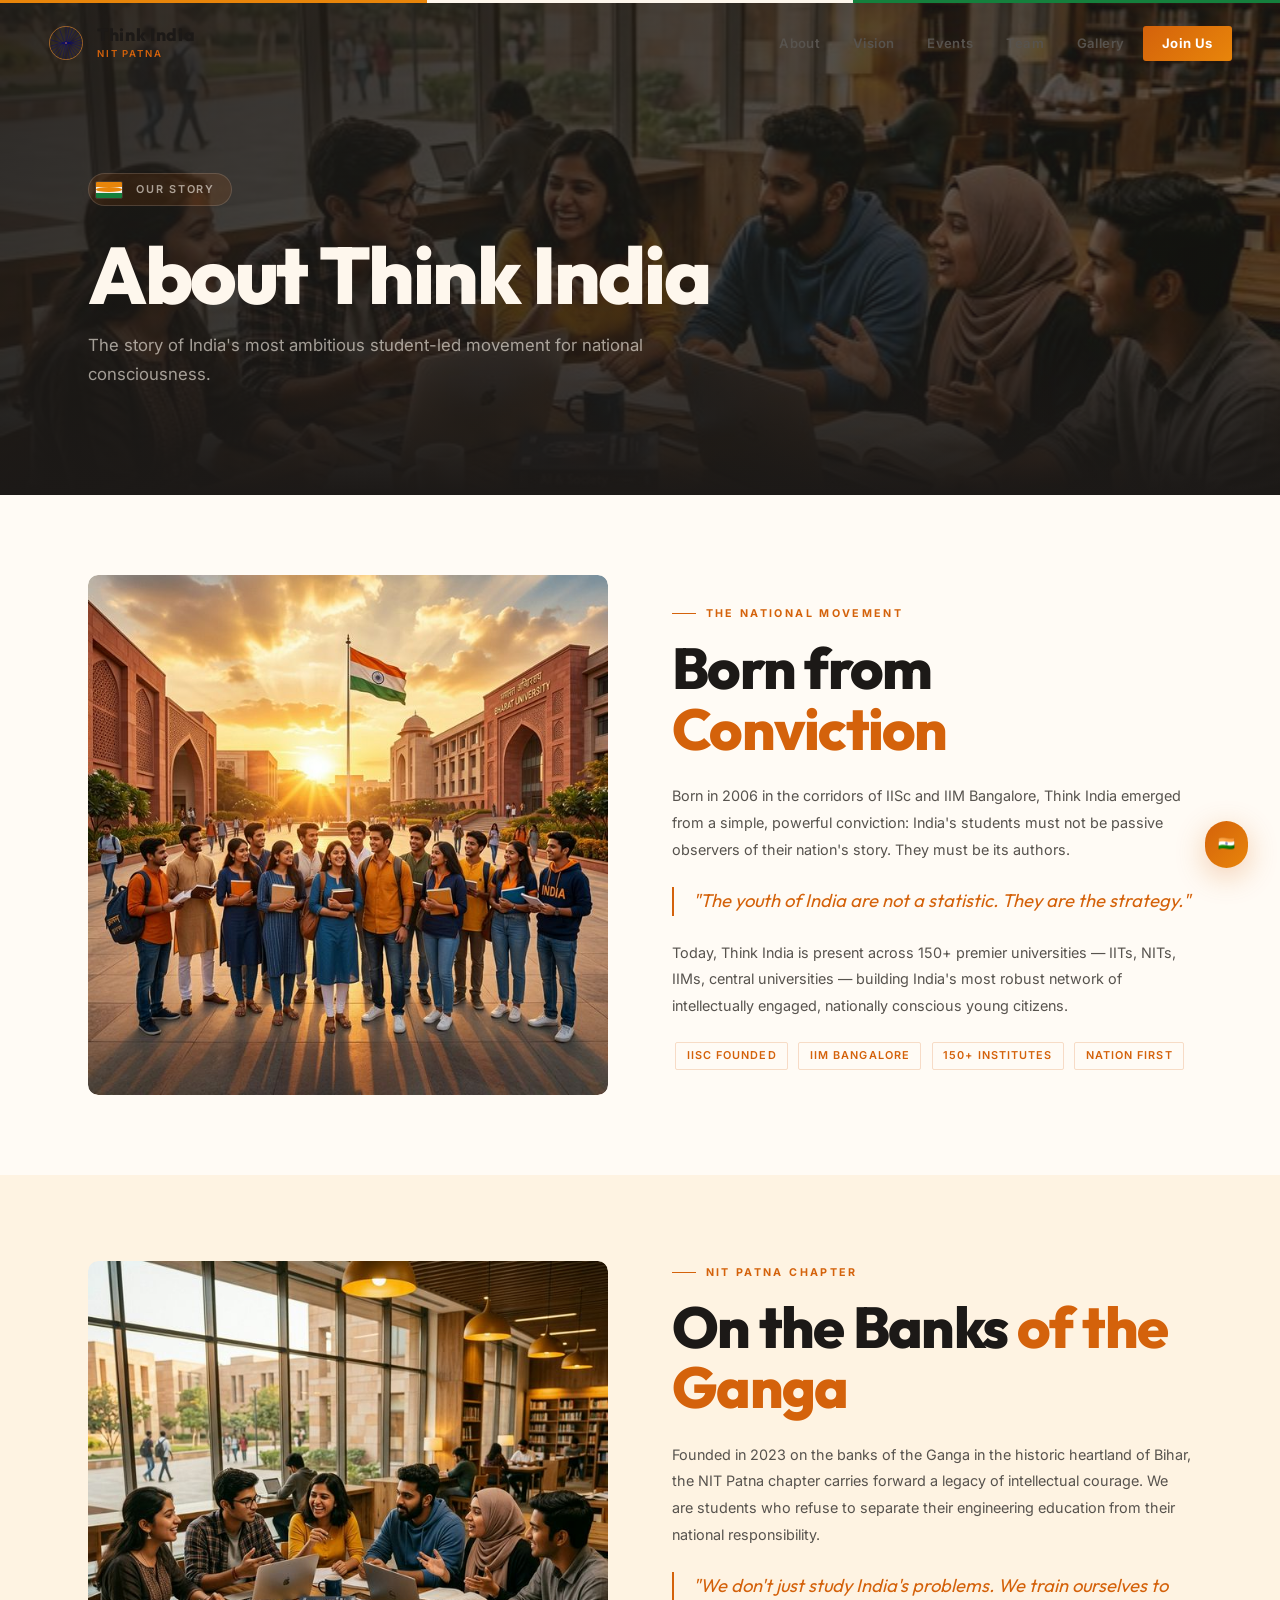
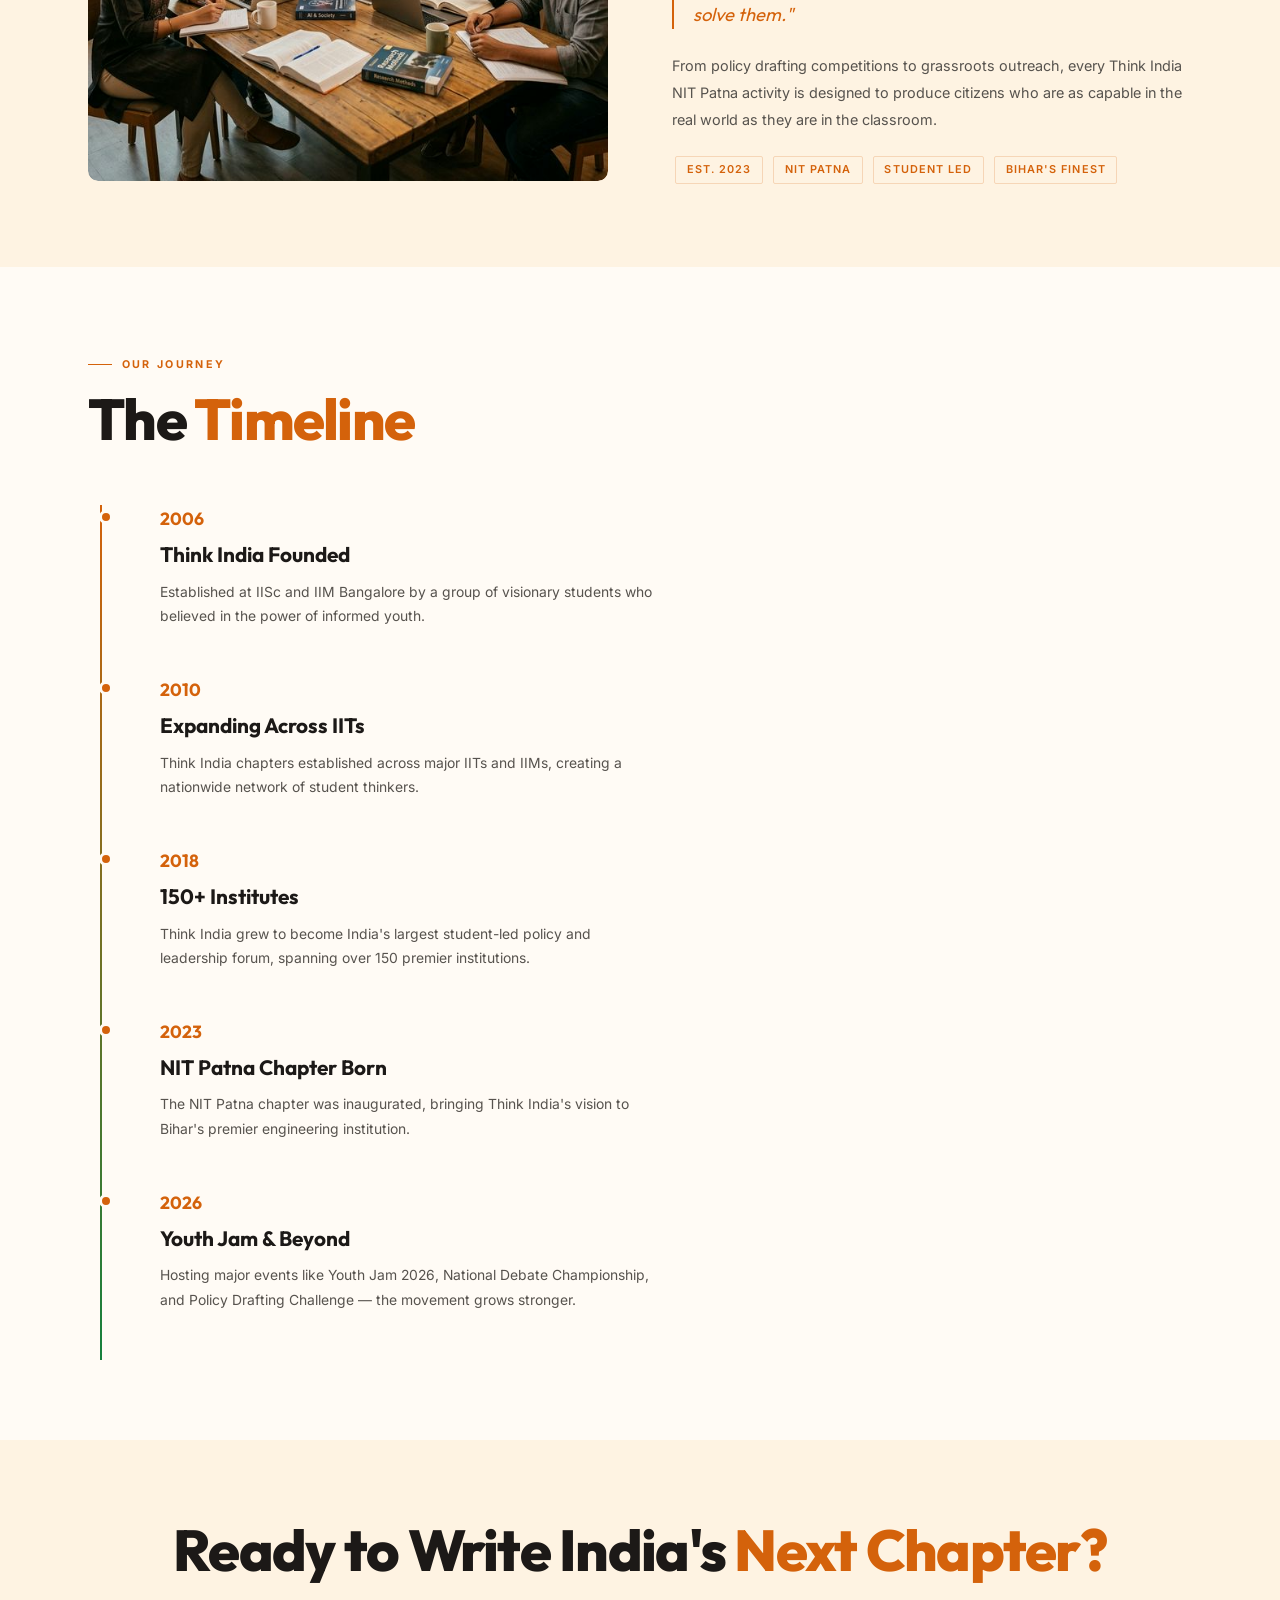
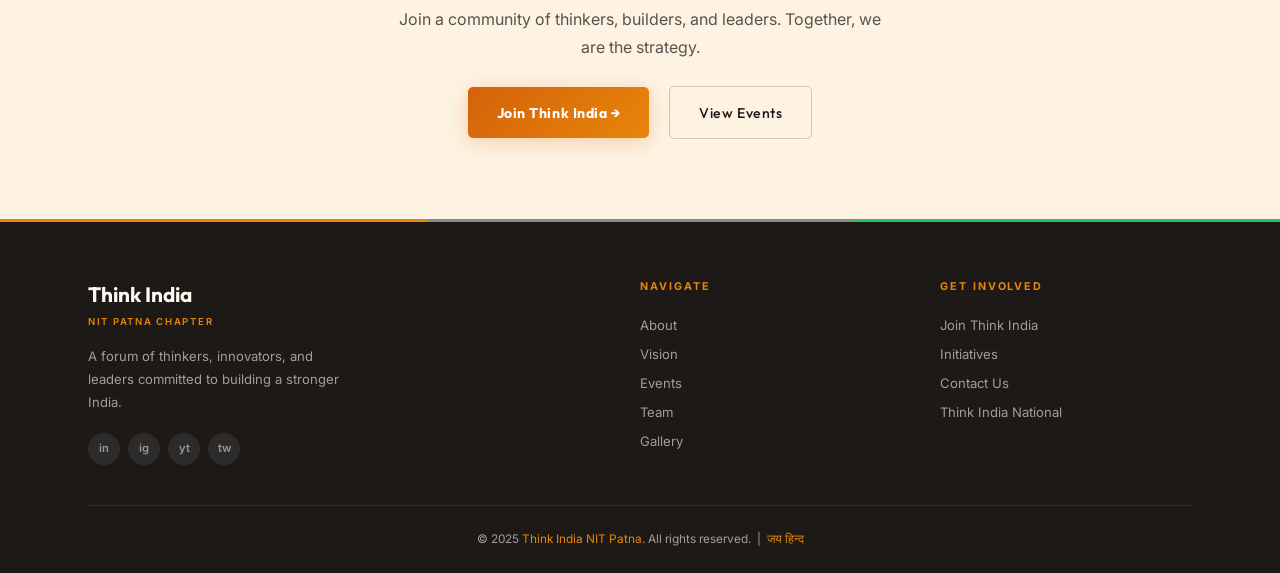
==== commit 7709de1b: "Remove blog page and remove activities links from navbar and footers across all pages" ====
--- a/about.html
+++ b/about.html
@@ -41,11 +41,9 @@
         <ul class="nav-links">
             <li><a href="about.html" class="active">About</a></li>
             <li><a href="index.html#vision">Vision</a></li>
-            <li><a href="index.html#activities">Activities</a></li>
             <li><a href="events.html">Events</a></li>
             <li><a href="team.html">Team</a></li>
             <li><a href="gallery.html">Gallery</a></li>
-            <li><a href="blog.html">Blog</a></li>
             <li class="nav-cta-li"><a href="contact.html" class="nav-cta">Join Us</a></li>
         </ul>
         <div class="hamburger" id="hamburger" onclick="toggleMenu()"><span></span><span></span><span></span></div>
@@ -56,7 +54,6 @@
         <a href="events.html" onclick="closeMenu()">Events</a>
         <a href="team.html" onclick="closeMenu()">Team</a>
         <a href="gallery.html" onclick="closeMenu()">Gallery</a>
-        <a href="blog.html" onclick="closeMenu()">Blog</a>
         <a href="contact.html" class="cta-mob" onclick="closeMenu()">Join Us →</a>
     </div>
 
@@ -192,7 +189,7 @@
                     <h4>Navigate</h4>
                     <a href="about.html">About</a><a href="index.html#vision">Vision</a>
                     <a href="events.html">Events</a><a href="team.html">Team</a>
-                    <a href="gallery.html">Gallery</a><a href="blog.html">Blog</a>
+                    <a href="gallery.html">Gallery</a>
                 </div>
                 <div class="footer-col">
                     <h4>Get Involved</h4>
--- a/style.css
+++ b/style.css
@@ -106,14 +106,24 @@
             display: flex;
             align-items: center;
             justify-content: space-between;
-            transition: all 0.4s;
+            transition: all 0.4s cubic-bezier(0.16, 1, 0.3, 1);
         }
 
         #navbar.scrolled {
-            background: rgba(255, 251, 245, 0.92);
-            backdrop-filter: blur(20px);
-            padding: 1rem 3rem;
-            border-bottom: 1px solid rgba(212, 98, 11, 0.12);
+            background: rgba(255, 251, 245, 0.85);
+            backdrop-filter: blur(24px) saturate(180%);
+            -webkit-backdrop-filter: blur(24px) saturate(180%);
+            padding: 0.8rem 2.5rem;
+            max-width: 1100px;
+            width: 90%;
+            margin: 1.2rem auto 0;
+            left: 0;
+            right: 0;
+            border: var(--border-accent);
+            border-radius: 50px;
+            box-shadow: 
+                0 4px 30px rgba(28, 25, 23, 0.01),
+                0 20px 40px rgba(212, 98, 11, 0.05);
         }
 
         .nav-logo {
@@ -161,41 +171,32 @@
         .nav-links {
             display: flex;
             align-items: center;
-            gap: 0.1rem;
+            gap: 0.25rem;
             list-style: none;
         }
 
         .nav-links a {
             color: var(--text-secondary);
             text-decoration: none;
-            font-size: 0.8rem;
-            font-weight: 500;
-            padding: 0.4rem 0.8rem;
+            font-size: 0.82rem;
+            font-weight: 600;
+            padding: 0.45rem 0.9rem;
+            border-radius: 30px;
             letter-spacing: 0.03em;
-            transition: color 0.3s cubic-bezier(0.25, 0.8, 0.25, 1);
+            transition: color 0.25s, background-color 0.25s, transform 0.21s;
             position: relative;
-        }
-
-        .nav-links a::after {
-            content: '';
-            position: absolute;
-            bottom: -2px;
-            left: 50%;
-            width: 0;
-            height: 2px;
-            background: var(--saffron);
-            transition: width 0.3s ease, left 0.3s ease;
-        }
-
-        .nav-links a:hover,
+            display: inline-block;
+        }
+
+        .nav-links a:hover {
+            color: var(--saffron-contrast);
+            background-color: rgba(212, 98, 11, 0.06);
+            transform: scale(1.02);
+        }
+
         .nav-links a.active {
-            color: var(--saffron);
-        }
-
-        .nav-links a:hover::after,
-        .nav-links a.active::after {
-            width: calc(100% - 1.6rem);
-            left: 0.8rem;
+            color: var(--saffron-contrast);
+            background-color: rgba(212, 98, 11, 0.1);
         }
 
         .nav-cta {
@@ -283,7 +284,7 @@
             border: none;
         }
 
-        /* ── HERO ── */
+        /* ── HERO REDESIGNED ── */
         #hero {
             min-height: 100vh;
             position: relative;
@@ -305,9 +306,10 @@
             position: absolute;
             inset: 0;
             background:
-                linear-gradient(135deg, rgba(28, 25, 23, 0.92) 0%, rgba(28, 25, 23, 0.7) 40%, rgba(28, 25, 23, 0.5) 100%),
-                linear-gradient(to top, rgba(28, 25, 23, 1) 0%, transparent 30%),
-                linear-gradient(to right, rgba(212, 98, 11, 0.08) 0%, transparent 50%);
+                radial-gradient(circle at 80% 35%, rgba(212, 98, 11, 0.16) 0%, transparent 60%),
+                radial-gradient(circle at 15% 75%, rgba(21, 128, 61, 0.08) 0%, transparent 50%),
+                linear-gradient(135deg, rgba(28, 25, 23, 0.96) 0%, rgba(28, 25, 23, 0.8) 50%, rgba(28, 25, 23, 0.6) 100%),
+                linear-gradient(to top, rgba(28, 25, 23, 1) 0%, transparent 20%);
             z-index: 1;
         }
 
@@ -365,21 +367,68 @@
         .hero-content {
             position: relative;
             z-index: 2;
-            max-width: 1200px;
+            max-width: 1240px;
             margin: 0 auto;
-            padding: 9rem 3rem 5rem;
+            padding: 8rem 3rem 4rem;
             width: 100%;
         }
 
-        .hero-text-panel {
-            background: rgba(28, 25, 23, 0.4);
-            backdrop-filter: blur(20px);
-            -webkit-backdrop-filter: blur(20px);
-            border: 1px solid rgba(232, 133, 10, 0.15);
-            border-radius: 12px;
-            padding: 3rem 3.5rem;
-            max-width: 700px;
-            box-shadow: 0 30px 80px rgba(0, 0, 0, 0.4);
+        .hero-grid {
+            display: grid;
+            grid-template-columns: 1.15fr 0.85fr;
+            gap: 4rem;
+            align-items: center;
+        }
+
+        .hero-left {
+            display: flex;
+            flex-direction: column;
+            align-items: flex-start;
+        }
+
+        .hero-right {
+            display: flex;
+            justify-content: center;
+            align-items: center;
+            position: relative;
+        }
+
+        /* High-Fidelity Spinning Chakra Wrapper */
+        .chakra-wireframe-wrap {
+            position: relative;
+            width: clamp(280px, 32vw, 420px);
+            height: clamp(280px, 32vw, 420px);
+            display: flex;
+            justify-content: center;
+            align-items: center;
+        }
+
+        .hero-chakra-svg {
+            width: 100%;
+            height: 100%;
+            filter: drop-shadow(0 0 35px rgba(212, 98, 11, 0.28));
+            animation: rotateChakra 26s linear infinite;
+        }
+
+        @keyframes rotateChakra {
+            from { transform: rotate(0deg); }
+            to { transform: rotate(360deg); }
+        }
+
+        .chakra-ambient-glow {
+            position: absolute;
+            width: 75%;
+            height: 75%;
+            border-radius: 50%;
+            background: radial-gradient(circle, rgba(255, 153, 51, 0.16) 0%, transparent 70%);
+            z-index: -1;
+            filter: blur(25px);
+            animation: pulseGlow 6s ease-in-out infinite alternate;
+        }
+
+        @keyframes pulseGlow {
+            0% { transform: scale(0.9); opacity: 0.6; }
+            100% { transform: scale(1.1); opacity: 1; }
         }
 
         .hero-flag-badge {
@@ -387,10 +436,10 @@
             align-items: center;
             gap: 0.8rem;
             padding: 0.4rem 1rem 0.4rem 0.4rem;
-            border: 1px solid var(--border-light);
+            border: 1px solid rgba(254, 247, 237, 0.15);
             border-radius: 100px;
             background: rgba(255, 107, 0, 0.1);
-            margin-bottom: 2rem;
+            margin-bottom: 1.8rem;
             opacity: 0;
             transform: translateY(16px);
             animation: fadeUp 0.6s 0.3s forwards;
@@ -455,10 +504,10 @@
 
         .hero-headline {
             font-family: 'Outfit', sans-serif;
-            font-size: clamp(2.5rem, 7vw, 5rem);
+            font-size: clamp(2.4rem, 6.5vw, 4.4rem);
             font-weight: 800;
-            line-height: 1.05;
-            letter-spacing: -0.04em;
+            line-height: 1.08;
+            letter-spacing: -0.03em;
             color: var(--text-on-dark);
             opacity: 0;
             transform: translateY(24px);
@@ -482,11 +531,11 @@
         }
 
         .hero-sub {
-            font-size: clamp(0.9rem, 1.6vw, 1.05rem);
+            font-size: clamp(0.9rem, 1.5vw, 1.02rem);
             color: var(--text-on-dark-muted);
-            max-width: 480px;
+            max-width: 520px;
             line-height: 1.75;
-            margin-top: 1.8rem;
+            margin-top: 1.5rem;
             opacity: 0;
             transform: translateY(16px);
             animation: fadeUp 0.7s 0.9s forwards;
@@ -495,7 +544,7 @@
         .hero-btns {
             display: flex;
             gap: 1rem;
-            margin-top: 2.5rem;
+            margin-top: 2rem;
             flex-wrap: wrap;
             opacity: 0;
             transform: translateY(16px);
@@ -524,6 +573,28 @@
             box-shadow: 0 8px 30px rgba(212, 98, 11, 0.4);
         }
 
+        .hero-btns .btn-ghost {
+            background: transparent;
+            color: var(--text-on-dark);
+            font-family: 'Outfit', sans-serif;
+            font-size: 0.88rem;
+            font-weight: 500;
+            padding: 0.9rem 1.8rem;
+            border: 1px solid rgba(254, 247, 237, 0.25);
+            border-radius: 5px;
+            cursor: pointer;
+            text-decoration: none;
+            display: inline-block;
+            letter-spacing: 0.04em;
+            transition: border-color 0.2s, color 0.2s, transform 0.2s;
+        }
+
+        .hero-btns .btn-ghost:hover {
+            border-color: var(--saffron-light);
+            color: var(--saffron-light);
+            transform: translateY(-2px);
+        }
+
         .btn-ghost {
             background: transparent;
             color: var(--text-primary);
@@ -546,25 +617,28 @@
             transform: translateY(-2px);
         }
 
+        /* Redesigned horizontal blended stats panel */
         .hero-tricolour-stats {
             display: flex;
             gap: 0;
-            margin-top: 2.5rem;
+            margin-top: 2rem;
             opacity: 0;
             transform: translateY(16px);
             animation: fadeUp 0.6s 1.3s forwards;
-            border: 1px solid rgba(254, 247, 237, 0.15);
-            border-radius: 6px;
+            border: 1px solid rgba(254, 247, 237, 0.08);
+            border-radius: 10px;
             overflow: hidden;
-            width: fit-content;
-            background: rgba(28, 25, 23, 0.4);
-            backdrop-filter: blur(10px);
+            width: 100%;
+            background: rgba(255, 255, 255, 0.03);
+            backdrop-filter: blur(12px);
+            box-shadow: 0 10px 30px rgba(0, 0, 0, 0.15);
         }
 
         .h-stat {
-            padding: 1.2rem 2rem;
+            flex: 1;
+            padding: 1rem 0.8rem;
             text-align: center;
-            border-right: 1px solid rgba(254, 247, 237, 0.1);
+            border-right: 1px solid rgba(254, 247, 237, 0.06);
             position: relative;
         }
 
@@ -599,7 +673,7 @@
 
         .h-stat-num {
             font-family:  'Outfit', sans-serif;
-            font-size: 2.2rem;
+            font-size: 2rem;
             font-weight: 700;
             color: var(--text-on-dark);
             display: block;
@@ -607,12 +681,12 @@
         }
 
         .h-stat-label {
-            font-size: 0.66rem;
+            font-size: 0.64rem;
             font-weight: 500;
             letter-spacing: 0.1em;
             text-transform: uppercase;
             color: var(--text-on-dark-muted);
-            margin-top: 0.3rem;
+            margin-top: 0.25rem;
             display: block;
         }
 
@@ -1938,6 +2012,24 @@
                 display: flex;
             }
 
+            .hero-grid {
+                grid-template-columns: 1fr;
+                gap: 3rem;
+                text-align: center;
+            }
+
+            .hero-left {
+                align-items: center;
+            }
+
+            .hero-sub {
+                max-width: 100%;
+            }
+
+            .chakra-wireframe-wrap {
+                margin: 0 auto;
+            }
+
             .about-layout,
             .join-grid {
                 grid-template-columns: 1fr;
@@ -1997,12 +2089,25 @@
                 padding: 5rem 0;
             }
 
-            .h-stat {
-                padding: 1rem 1.2rem;
-            }
-
             .hero-tricolour-stats {
                 width: 100%;
+                flex-wrap: wrap;
+            }
+
+            .h-stat {
+                padding: 1rem 0.8rem;
+                flex: 1 1 45%;
+                border-right: none;
+                border-bottom: 1px solid rgba(254, 247, 237, 0.06);
+            }
+
+            .h-stat:nth-child(even) {
+                border-left: 1px solid rgba(254, 247, 237, 0.06);
+            }
+
+            .h-stat:nth-child(3),
+            .h-stat:nth-child(4) {
+                border-bottom: none;
             }
         }
 
